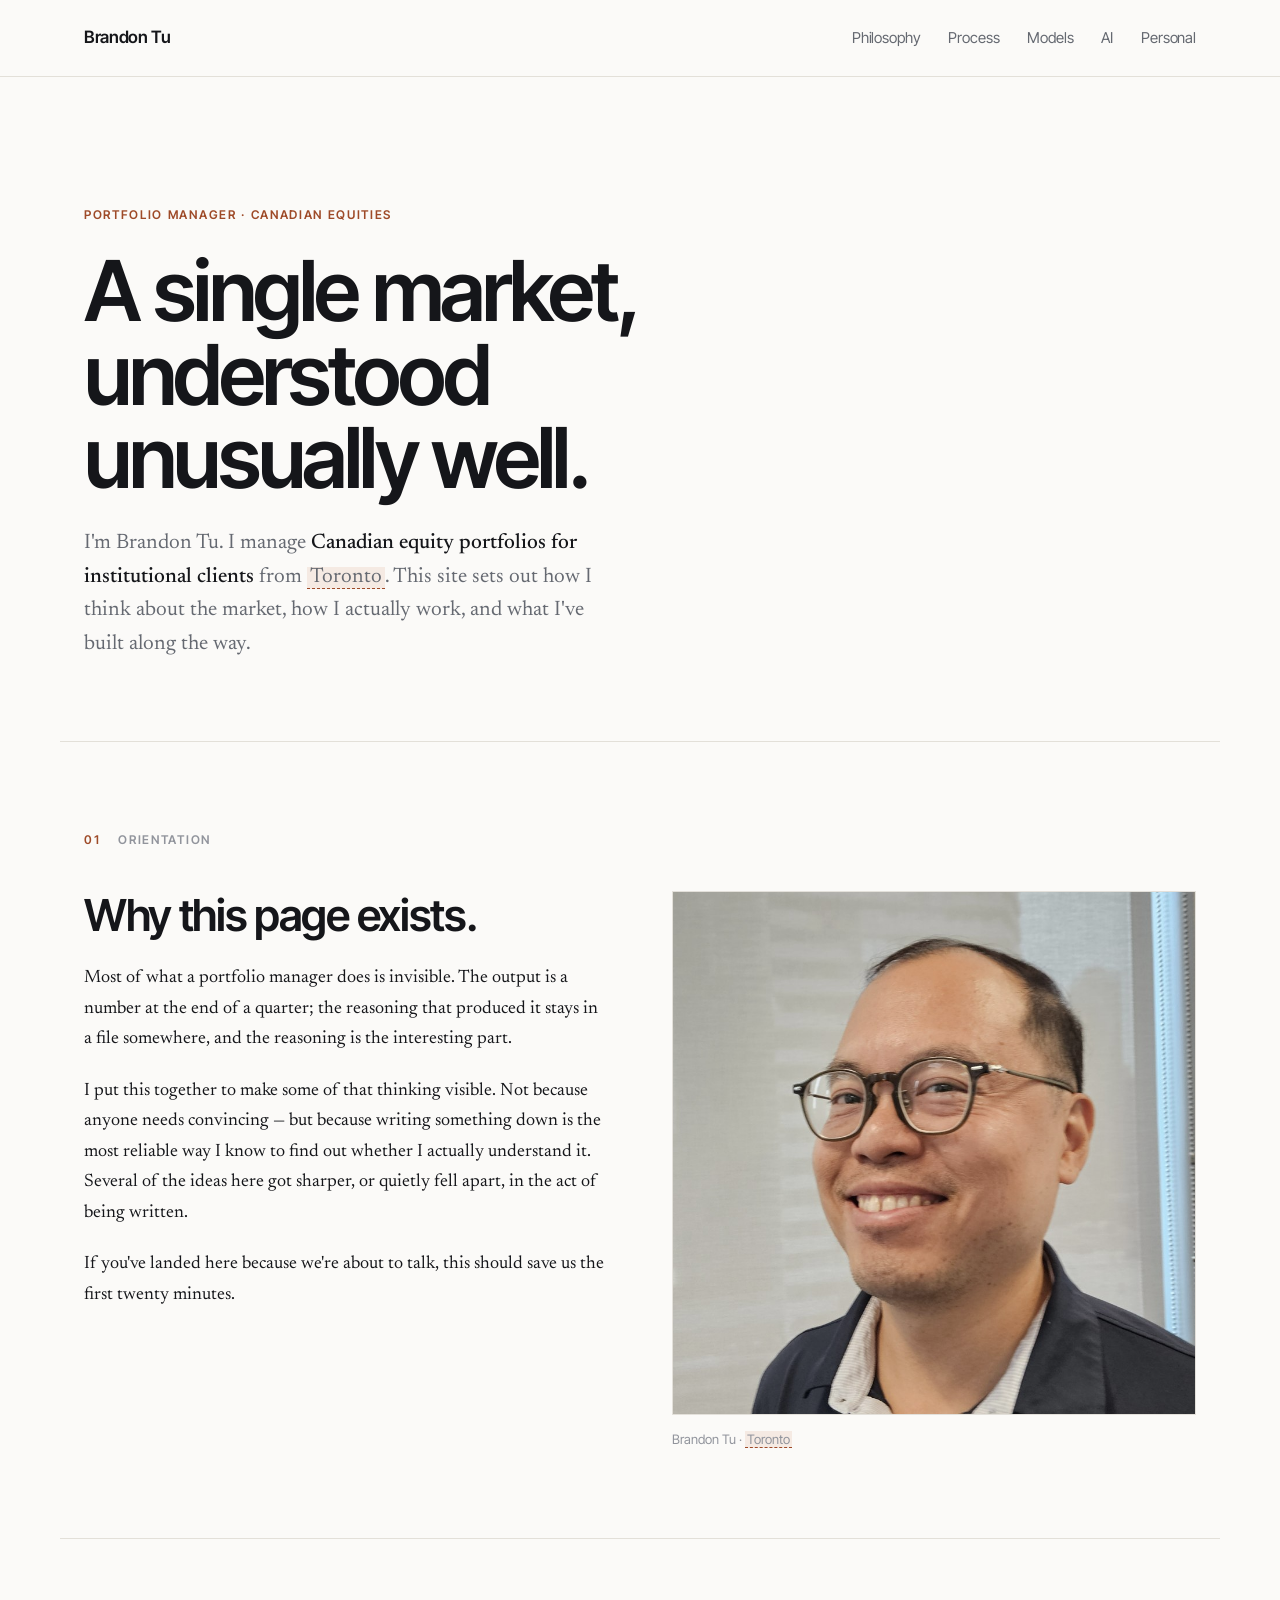
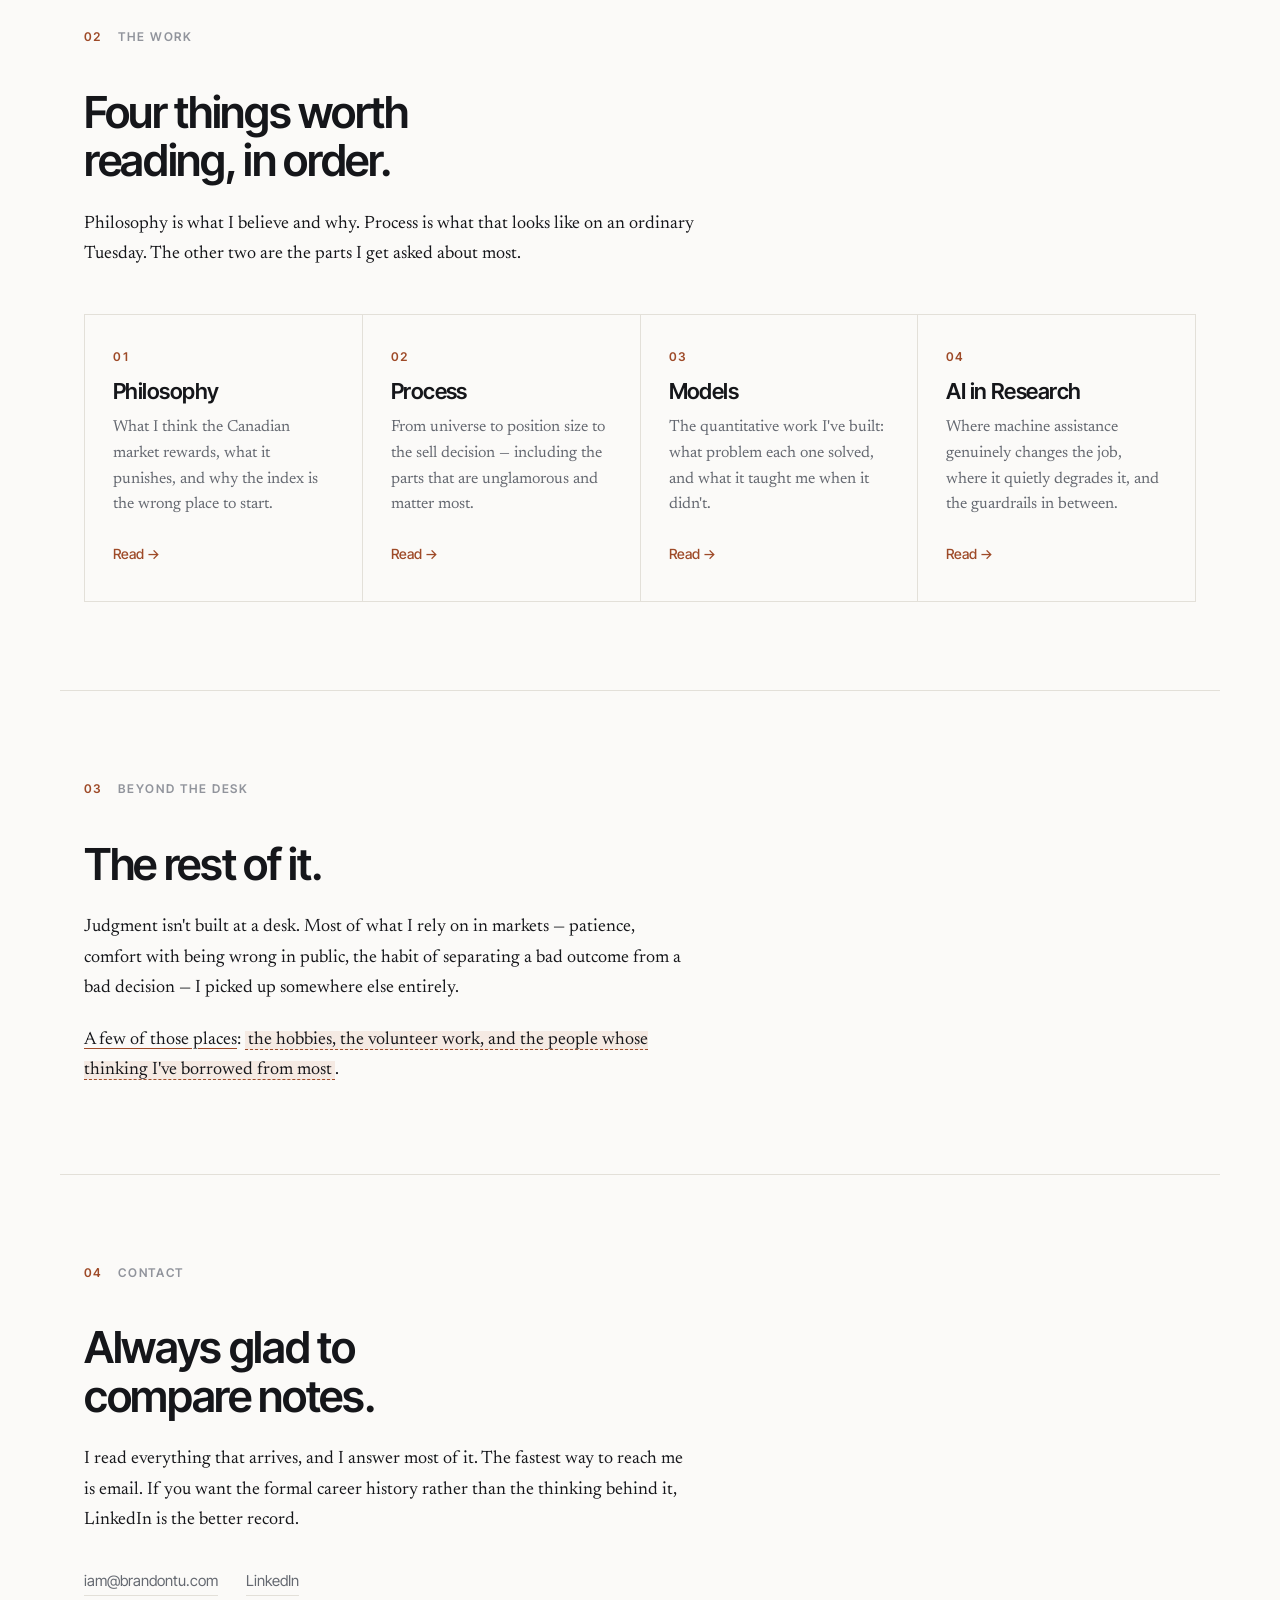
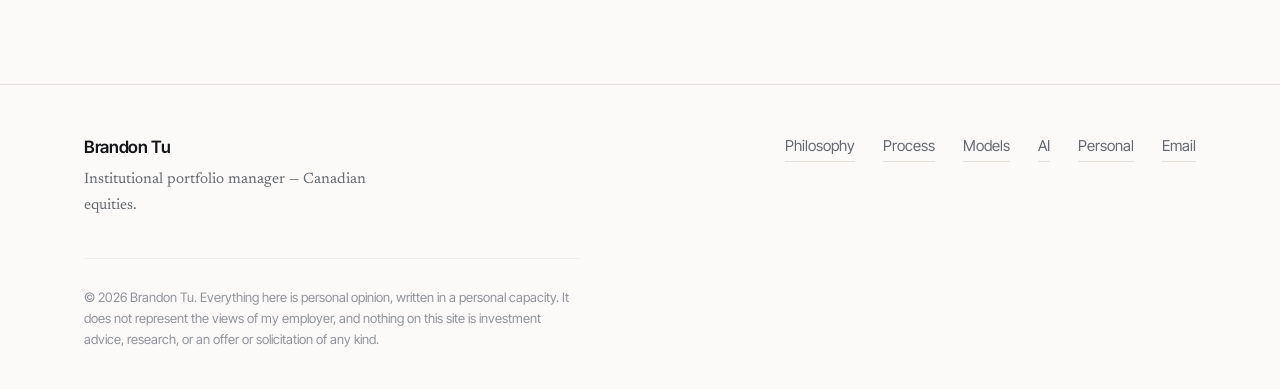
==== index.html @ 85c9e6a0 "Add personal site: philosophy, process, models and AI research pages Hand-built static HTML/CSS with" ====
<!DOCTYPE html>
<html lang="en">
<head>
<meta charset="utf-8">
<meta name="viewport" content="width=device-width, initial-scale=1">
<title>Brandon Tu — Portfolio Manager, Canadian Equities</title>
<meta name="description" content="Brandon Tu is an institutional portfolio manager specialising in Canadian equities. Notes on investment philosophy, process, models, and the use of AI in research.">
<meta property="og:title" content="Brandon Tu — Portfolio Manager, Canadian Equities">
<meta property="og:description" content="How I think about markets, how I work, and what I've built.">
<meta property="og:type" content="website">
<meta property="og:url" content="https://brandontu.com/">
<link rel="preconnect" href="https://fonts.googleapis.com">
<link rel="preconnect" href="https://fonts.gstatic.com" crossorigin>
<link href="https://fonts.googleapis.com/css2?family=Inter+Tight:wght@400;500;600&family=Newsreader:ital,opsz,wght@0,6..72,300..500;1,6..72,300..500&display=swap" rel="stylesheet">
<link rel="stylesheet" href="css/style.css">
</head>
<body>

<a class="skip-link" href="#main">Skip to content</a>

<header class="site-header">
  <div class="wrap header-inner">
    <a class="wordmark" href="index.html">Brandon&nbsp;Tu</a>
    <nav class="site-nav" aria-label="Primary">
      <a href="philosophy.html">Philosophy</a>
      <a href="process.html">Process</a>
      <a href="models.html">Models</a>
      <a href="ai.html">AI</a>
      <a href="personal.html">Personal</a>
    </nav>
  </div>
</header>

<main id="main">

  <section class="hero wrap">
    <p class="eyebrow">Portfolio Manager · Canadian Equities</p>
    <h1>A single market, understood unusually well.</h1>
    <p class="lede">I'm Brandon Tu. I manage <strong>Canadian equity portfolios for institutional clients</strong> from <span class="tk">Toronto</span>. This site sets out how I think about the market, how I actually work, and what I've built along the way.</p>
  </section>

  <section class="section wrap">
    <div class="section-head">
      <span class="section-num">01</span>
      <span class="section-label">Orientation</span>
    </div>
    <div class="split">
      <div>
        <h2>Why this page exists.</h2>
        <div class="prose">
          <p>Most of what a portfolio manager does is invisible. The output is a number at the end of a quarter; the reasoning that produced it stays in a file somewhere, and the reasoning is the interesting part.</p>
          <p>I put this together to make some of that thinking visible. Not because anyone needs convincing — but because writing something down is the most reliable way I know to find out whether I actually understand it. Several of the ideas here got sharper, or quietly fell apart, in the act of being written.</p>
          <p>If you've landed here because we're about to talk, this should save us the first twenty minutes.</p>
        </div>
      </div>
      <div>
        <img class="portrait" src="img/portrait.jpg" alt="Brandon Tu" width="900" height="900">
        <p class="portrait-caption">Brandon Tu · <span class="tk">Toronto</span></p>
      </div>
    </div>
  </section>

  <section class="section wrap">
    <div class="section-head">
      <span class="section-num">02</span>
      <span class="section-label">The Work</span>
    </div>
    <h2>Four things worth reading, in order.</h2>
    <div class="prose" style="margin-bottom:2.75rem;">
      <p>Philosophy is what I believe and why. Process is what that looks like on an ordinary Tuesday. The other two are the parts I get asked about most.</p>
    </div>

    <div class="card-grid">
      <a class="card" href="philosophy.html">
        <span class="card-num">01</span>
        <h3>Philosophy</h3>
        <p>What I think the Canadian market rewards, what it punishes, and why the index is the wrong place to start.</p>
        <span class="card-go">Read →</span>
      </a>
      <a class="card" href="process.html">
        <span class="card-num">02</span>
        <h3>Process</h3>
        <p>From universe to position size to the sell decision — including the parts that are unglamorous and matter most.</p>
        <span class="card-go">Read →</span>
      </a>
      <a class="card" href="models.html">
        <span class="card-num">03</span>
        <h3>Models</h3>
        <p>The quantitative work I've built: what problem each one solved, and what it taught me when it didn't.</p>
        <span class="card-go">Read →</span>
      </a>
      <a class="card" href="ai.html">
        <span class="card-num">04</span>
        <h3>AI in Research</h3>
        <p>Where machine assistance genuinely changes the job, where it quietly degrades it, and the guardrails in between.</p>
        <span class="card-go">Read →</span>
      </a>
    </div>
  </section>

  <section class="section wrap">
    <div class="section-head">
      <span class="section-num">03</span>
      <span class="section-label">Beyond the Desk</span>
    </div>
    <h2>The rest of it.</h2>
    <div class="prose">
      <p>Judgment isn't built at a desk. Most of what I rely on in markets — patience, comfort with being wrong in public, the habit of separating a bad outcome from a bad decision — I picked up somewhere else entirely.</p>
      <p><a href="personal.html">A few of those places</a>: <span class="tk">the hobbies, the volunteer work, and the people whose thinking I've borrowed from most</span>.</p>
    </div>
  </section>

  <section class="section wrap">
    <div class="section-head">
      <span class="section-num">04</span>
      <span class="section-label">Contact</span>
    </div>
    <h2>Always glad to compare notes.</h2>
    <div class="prose">
      <p>I read everything that arrives, and I answer most of it. The fastest way to reach me is email. If you want the formal career history rather than the thinking behind it, LinkedIn is the better record.</p>
    </div>
    <div class="footer-links" style="margin-top:2rem;">
      <a href="mailto:iam@brandontu.com">iam@brandontu.com</a>
      <a href="https://www.linkedin.com/in/TK-your-linkedin-slug" rel="me">LinkedIn</a>
    </div>
  </section>

</main>

<footer class="site-footer">
  <div class="wrap footer-inner">
    <div>
      <p class="footer-name">Brandon Tu</p>
      <p class="footer-note">Institutional portfolio manager — Canadian equities.</p>
    </div>
    <div class="footer-links">
      <a href="philosophy.html">Philosophy</a>
      <a href="process.html">Process</a>
      <a href="models.html">Models</a>
      <a href="ai.html">AI</a>
      <a href="personal.html">Personal</a>
      <a href="mailto:iam@brandontu.com">Email</a>
    </div>
  </div>
  <div class="wrap">
    <p class="colophon">© 2026 Brandon Tu. Everything here is personal opinion, written in a personal capacity. It does not represent the views of my employer, and nothing on this site is investment advice, research, or an offer or solicitation of any kind.</p>
  </div>
</footer>

</body>
</html>
---- css/style.css ----
/* ==========================================================================
   brandontu.com
   Modern editorial. Inter Tight for structure, Newsreader for reading.
   ========================================================================== */

:root {
  --bg:        #FBFAF8;
  --surface:   #FFFFFF;
  --ink:       #15161A;
  --muted:     #656971;
  --faint:     #91949C;
  --rule:      #E3E0D9;
  --rule-soft: #EFEDE8;
  --accent:    #9E4A28;
  --accent-bg: #F5EAE3;

  --sans:  "Inter Tight", ui-sans-serif, system-ui, -apple-system, "Segoe UI", sans-serif;
  --serif: "Newsreader", ui-serif, Georgia, "Times New Roman", serif;

  --wrap: 1160px;
  --measure: 34em;
  --gutter: 1.5rem;
}

@media (prefers-color-scheme: dark) {
  :root:not([data-theme="light"]) {
    --bg:        #111113;
    --surface:   #17181B;
    --ink:       #ECEBE7;
    --muted:     #9B9EA6;
    --faint:     #7A7D85;
    --rule:      #2A2B30;
    --rule-soft: #212226;
    --accent:    #D98A62;
    --accent-bg: #2A1E18;
  }
}

:root[data-theme="dark"] {
  --bg:        #111113;
  --surface:   #17181B;
  --ink:       #ECEBE7;
  --muted:     #9B9EA6;
  --faint:     #7A7D85;
  --rule:      #2A2B30;
  --rule-soft: #212226;
  --accent:    #D98A62;
  --accent-bg: #2A1E18;
}

/* --------------------------------------------------------------- reset -- */

*, *::before, *::after { box-sizing: border-box; }

html {
  -webkit-text-size-adjust: 100%;
  scroll-behavior: smooth;
}

@media (prefers-reduced-motion: reduce) {
  html { scroll-behavior: auto; }
  *, *::before, *::after {
    animation-duration: 0.01ms !important;
    transition-duration: 0.01ms !important;
  }
}

body {
  margin: 0;
  background: var(--bg);
  color: var(--ink);
  font-family: var(--serif);
  font-size: 1.0625rem;
  line-height: 1.7;
  font-optical-sizing: auto;
  -webkit-font-smoothing: antialiased;
  text-rendering: optimizeLegibility;
  overflow-x: hidden;
}

img { max-width: 100%; height: auto; display: block; }

h1, h2, h3, h4 {
  font-family: var(--sans);
  font-weight: 600;
  letter-spacing: -0.025em;
  line-height: 1.1;
  margin: 0;
  text-wrap: balance;
}

p { margin: 0 0 1.15em; }
p:last-child { margin-bottom: 0; }

a { color: inherit; }

a:focus-visible,
button:focus-visible {
  outline: 2px solid var(--accent);
  outline-offset: 3px;
  border-radius: 2px;
}

/* ----------------------------------------------------------- structure -- */

.wrap {
  width: 100%;
  max-width: var(--wrap);
  margin-inline: auto;
  padding-inline: var(--gutter);
}

.skip-link {
  position: absolute;
  left: -9999px;
  top: 0;
  background: var(--ink);
  color: var(--bg);
  padding: 0.75rem 1.25rem;
  font-family: var(--sans);
  font-size: 0.875rem;
  z-index: 100;
}
.skip-link:focus { left: 0; }

/* -------------------------------------------------------------- header -- */

.site-header {
  border-bottom: 1px solid var(--rule);
  background: var(--bg);
}

.header-inner {
  display: flex;
  flex-wrap: wrap;
  align-items: baseline;
  justify-content: space-between;
  gap: 0.5rem 2rem;
  padding-block: 1.4rem;
}

.wordmark {
  font-family: var(--sans);
  font-weight: 600;
  font-size: 1.0625rem;
  letter-spacing: -0.02em;
  text-decoration: none;
  white-space: nowrap;
}

.site-nav {
  display: flex;
  flex-wrap: wrap;
  gap: 0.35rem 1.75rem;
  font-family: var(--sans);
  font-size: 0.9375rem;
  letter-spacing: -0.01em;
}

.site-nav a {
  color: var(--muted);
  text-decoration: none;
  padding-block: 0.15rem;
  border-bottom: 1px solid transparent;
  transition: color 0.15s ease, border-color 0.15s ease;
}

.site-nav a:hover { color: var(--ink); }

.site-nav a[aria-current="page"] {
  color: var(--ink);
  border-bottom-color: var(--accent);
}

/* ---------------------------------------------------------------- hero -- */

.hero {
  padding-block: clamp(3.5rem, 11vw, 8rem) clamp(2.5rem, 7vw, 5rem);
}

.eyebrow {
  font-family: var(--sans);
  font-size: 0.75rem;
  font-weight: 600;
  letter-spacing: 0.14em;
  text-transform: uppercase;
  color: var(--accent);
  margin: 0 0 1.5rem;
}

.hero h1 {
  font-size: clamp(2.6rem, 7.5vw, 5.25rem);
  line-height: 0.99;
  letter-spacing: -0.04em;
  max-width: 15ch;
  margin-bottom: 1.75rem;
}

.lede {
  font-size: clamp(1.1rem, 2vw, 1.3125rem);
  line-height: 1.6;
  color: var(--muted);
  max-width: 44ch;
}

.lede strong { color: var(--ink); font-weight: 500; }

/* ------------------------------------------------------------- section -- */

.section {
  padding-block: clamp(3rem, 7vw, 5.5rem);
  border-top: 1px solid var(--rule);
}

.section-head {
  display: flex;
  align-items: baseline;
  gap: 1rem;
  margin-bottom: 2.5rem;
}

.section-num {
  font-family: var(--sans);
  font-size: 0.75rem;
  font-weight: 600;
  letter-spacing: 0.1em;
  color: var(--accent);
  font-variant-numeric: tabular-nums;
}

.section-label {
  font-family: var(--sans);
  font-size: 0.75rem;
  font-weight: 600;
  letter-spacing: 0.14em;
  text-transform: uppercase;
  color: var(--faint);
}

.section h2 {
  font-size: clamp(1.75rem, 3.6vw, 2.75rem);
  letter-spacing: -0.03em;
  max-width: 20ch;
  margin-bottom: 1.5rem;
}

.prose {
  max-width: var(--measure);
  font-size: 1.125rem;
}

.prose-wide { max-width: 46em; }

.prose a {
  color: var(--ink);
  text-decoration: underline;
  text-decoration-color: var(--accent);
  text-underline-offset: 0.2em;
  text-decoration-thickness: 1px;
}
.prose a:hover { color: var(--accent); }

/* --------------------------------------------------------------- pull -- */

.pull {
  font-family: var(--sans);
  font-size: clamp(1.35rem, 2.8vw, 1.875rem);
  font-weight: 500;
  line-height: 1.28;
  letter-spacing: -0.025em;
  max-width: 24ch;
  margin-block: 2.75rem;
  padding-left: 1.5rem;
  border-left: 2px solid var(--accent);
  color: var(--ink);
}

/* -------------------------------------------------------------- tenets -- */

.tenets {
  list-style: none;
  margin: 0;
  padding: 0;
  counter-reset: tenet;
}

.tenets > li {
  counter-increment: tenet;
  padding-block: 2.25rem;
  border-top: 1px solid var(--rule-soft);
  display: grid;
  grid-template-columns: 3.5rem 1fr;
  gap: 0 1.5rem;
  align-items: start;
}

.tenets > li:first-child { border-top: none; padding-top: 0; }

.tenets > li::before {
  content: counter(tenet, decimal-leading-zero);
  font-family: var(--sans);
  font-size: 0.8125rem;
  font-weight: 600;
  letter-spacing: 0.06em;
  color: var(--accent);
  font-variant-numeric: tabular-nums;
  padding-top: 0.45rem;
}

.tenets h3 {
  font-size: 1.3125rem;
  letter-spacing: -0.02em;
  margin-bottom: 0.7rem;
  max-width: 28ch;
}

.tenets .body { max-width: var(--measure); color: var(--muted); }
.tenets .body strong { color: var(--ink); font-weight: 500; }

@media (max-width: 40em) {
  .tenets > li { grid-template-columns: 1fr; gap: 0.6rem; }
  .tenets > li::before { padding-top: 0; }
}

/* ---------------------------------------------------------------- grid -- */

.card-grid {
  display: grid;
  grid-template-columns: repeat(auto-fit, minmax(16rem, 1fr));
  gap: 1px;
  background: var(--rule);
  border: 1px solid var(--rule);
}

.card {
  background: var(--bg);
  padding: 2rem 1.75rem 2.25rem;
  text-decoration: none;
  display: flex;
  flex-direction: column;
  gap: 0.75rem;
  transition: background 0.18s ease;
}

.card:hover { background: var(--surface); }

.card .card-num {
  font-family: var(--sans);
  font-size: 0.75rem;
  font-weight: 600;
  letter-spacing: 0.1em;
  color: var(--accent);
  font-variant-numeric: tabular-nums;
}

.card h3 {
  font-size: 1.375rem;
  letter-spacing: -0.025em;
}

.card p {
  color: var(--muted);
  font-size: 1rem;
  line-height: 1.6;
  margin: 0;
}

.card .card-go {
  font-family: var(--sans);
  font-size: 0.875rem;
  font-weight: 500;
  color: var(--accent);
  margin-top: auto;
  padding-top: 0.75rem;
}

/* -------------------------------------------------------------- stages -- */

.stages {
  list-style: none;
  margin: 0;
  padding: 0;
}

.stages > li {
  display: grid;
  grid-template-columns: minmax(0, 20rem) minmax(0, 1fr);
  gap: 1rem 3rem;
  padding-block: 2.5rem;
  border-top: 1px solid var(--rule-soft);
}

.stages > li:first-child { border-top: none; padding-top: 0; }

.stage-key { position: relative; }

.stage-key .num {
  font-family: var(--sans);
  font-size: 0.75rem;
  font-weight: 600;
  letter-spacing: 0.1em;
  color: var(--accent);
  font-variant-numeric: tabular-nums;
  display: block;
  margin-bottom: 0.6rem;
}

.stage-key h3 {
  font-size: 1.5rem;
  letter-spacing: -0.03em;
  max-width: 16ch;
}

.stage-body { color: var(--muted); max-width: var(--measure); }
.stage-body strong { color: var(--ink); font-weight: 500; }

.stage-body ul {
  margin: 1em 0 0;
  padding-left: 1.1em;
}
.stage-body li { margin-bottom: 0.5em; }

@media (max-width: 52em) {
  .stages > li { grid-template-columns: 1fr; gap: 0.85rem; }
}

/* -------------------------------------------------------------- models -- */

.model {
  border: 1px solid var(--rule);
  background: var(--surface);
  padding: clamp(1.75rem, 4vw, 2.75rem);
  margin-bottom: 1.5rem;
}

.model-head {
  display: flex;
  flex-wrap: wrap;
  align-items: baseline;
  justify-content: space-between;
  gap: 0.75rem 1.5rem;
  margin-bottom: 1.5rem;
  padding-bottom: 1.25rem;
  border-bottom: 1px solid var(--rule-soft);
}

.model-head h3 {
  font-size: clamp(1.3rem, 2.5vw, 1.625rem);
  letter-spacing: -0.03em;
  max-width: 24ch;
}

.tag {
  font-family: var(--sans);
  font-size: 0.6875rem;
  font-weight: 600;
  letter-spacing: 0.1em;
  text-transform: uppercase;
  color: var(--accent);
  background: var(--accent-bg);
  padding: 0.35rem 0.6rem;
  white-space: nowrap;
}

.model-rows { display: grid; gap: 1.5rem; }

.model-row {
  display: grid;
  grid-template-columns: minmax(0, 11rem) minmax(0, 1fr);
  gap: 0.4rem 2rem;
}

.model-row dt {
  font-family: var(--sans);
  font-size: 0.75rem;
  font-weight: 600;
  letter-spacing: 0.12em;
  text-transform: uppercase;
  color: var(--faint);
  padding-top: 0.3rem;
}

.model-row dd {
  margin: 0;
  color: var(--muted);
  max-width: var(--measure);
}

.model-row dd strong { color: var(--ink); font-weight: 500; }

@media (max-width: 44em) {
  .model-row { grid-template-columns: 1fr; gap: 0.25rem; }
  .model-row dt { padding-top: 0; }
}

/* --------------------------------------------------------- two-column -- */

.split {
  display: grid;
  grid-template-columns: minmax(0, 1fr) minmax(0, 1fr);
  gap: clamp(2rem, 5vw, 4.5rem);
  align-items: start;
}

@media (max-width: 52em) {
  .split { grid-template-columns: 1fr; }
}

.portrait {
  border: 1px solid var(--rule);
  filter: grayscale(0.15);
}

.portrait-caption {
  font-family: var(--sans);
  font-size: 0.8125rem;
  color: var(--faint);
  margin-top: 0.85rem;
}

/* -------------------------------------------------------------- lists -- */

.plain-list {
  list-style: none;
  margin: 0;
  padding: 0;
}

.plain-list > li {
  padding-block: 1.25rem;
  border-top: 1px solid var(--rule-soft);
  display: grid;
  grid-template-columns: minmax(0, 14rem) minmax(0, 1fr);
  gap: 0.35rem 2.5rem;
  color: var(--muted);
}

.plain-list > li:first-child { border-top: none; }

.plain-list .term {
  font-family: var(--sans);
  font-weight: 600;
  font-size: 0.9375rem;
  letter-spacing: -0.01em;
  color: var(--ink);
}

@media (max-width: 44em) {
  .plain-list > li { grid-template-columns: 1fr; }
}

/* --------------------------------------------------------------- note -- */

.note {
  border-left: 2px solid var(--rule);
  padding: 0.25rem 0 0.25rem 1.5rem;
  color: var(--muted);
  font-size: 1rem;
  max-width: var(--measure);
  margin-block: 2rem;
}

/* ------------------------------------------------------------ next-up -- */

.next-up {
  border-top: 1px solid var(--rule);
  padding-block: clamp(2.5rem, 5vw, 4rem);
}

.next-up a {
  text-decoration: none;
  display: inline-flex;
  flex-direction: column;
  gap: 0.5rem;
}

.next-up .label {
  font-family: var(--sans);
  font-size: 0.75rem;
  font-weight: 600;
  letter-spacing: 0.14em;
  text-transform: uppercase;
  color: var(--faint);
}

.next-up .title {
  font-family: var(--sans);
  font-size: clamp(1.5rem, 3.5vw, 2.25rem);
  font-weight: 600;
  letter-spacing: -0.03em;
  transition: color 0.15s ease;
}

.next-up a:hover .title { color: var(--accent); }

/* -------------------------------------------------------------- footer -- */

.site-footer {
  border-top: 1px solid var(--rule);
  padding-block: 3rem 2.5rem;
  margin-top: auto;
}

.footer-inner {
  display: flex;
  flex-wrap: wrap;
  justify-content: space-between;
  gap: 1.75rem 2rem;
  padding-bottom: 2.5rem;
}

.footer-name {
  font-family: var(--sans);
  font-weight: 600;
  letter-spacing: -0.02em;
  margin: 0 0 0.3rem;
}

.footer-note {
  color: var(--muted);
  font-size: 0.9375rem;
  margin: 0;
  max-width: 34ch;
}

.footer-links {
  display: flex;
  flex-wrap: wrap;
  gap: 0.5rem 1.75rem;
  font-family: var(--sans);
  font-size: 0.9375rem;
  align-items: flex-start;
}

.footer-links a {
  color: var(--muted);
  text-decoration: none;
  border-bottom: 1px solid var(--rule);
  padding-bottom: 2px;
  transition: color 0.15s ease, border-color 0.15s ease;
}

.footer-links a:hover {
  color: var(--ink);
  border-bottom-color: var(--accent);
}

.colophon {
  font-family: var(--sans);
  font-size: 0.8125rem;
  line-height: 1.6;
  color: var(--faint);
  margin: 0;
  max-width: 62ch;
  padding-top: 1.75rem;
  border-top: 1px solid var(--rule-soft);
}

/* ------------------------------------------------------ TK placeholder --
   Draft-stage marker. Every .tk is copy awaiting real detail from Brandon.
   Delete this rule (and unwrap the spans) before the site goes public.
   -------------------------------------------------------------------- */

.tk {
  background: var(--accent-bg);
  border-bottom: 1px dashed var(--accent);
  padding: 0 0.15em;
}

/* --------------------------------------------------------------- misc -- */

body { display: flex; flex-direction: column; min-height: 100vh; }
main { flex: 1 0 auto; }

@media (max-width: 30em) {
  :root { --gutter: 1rem; }
}
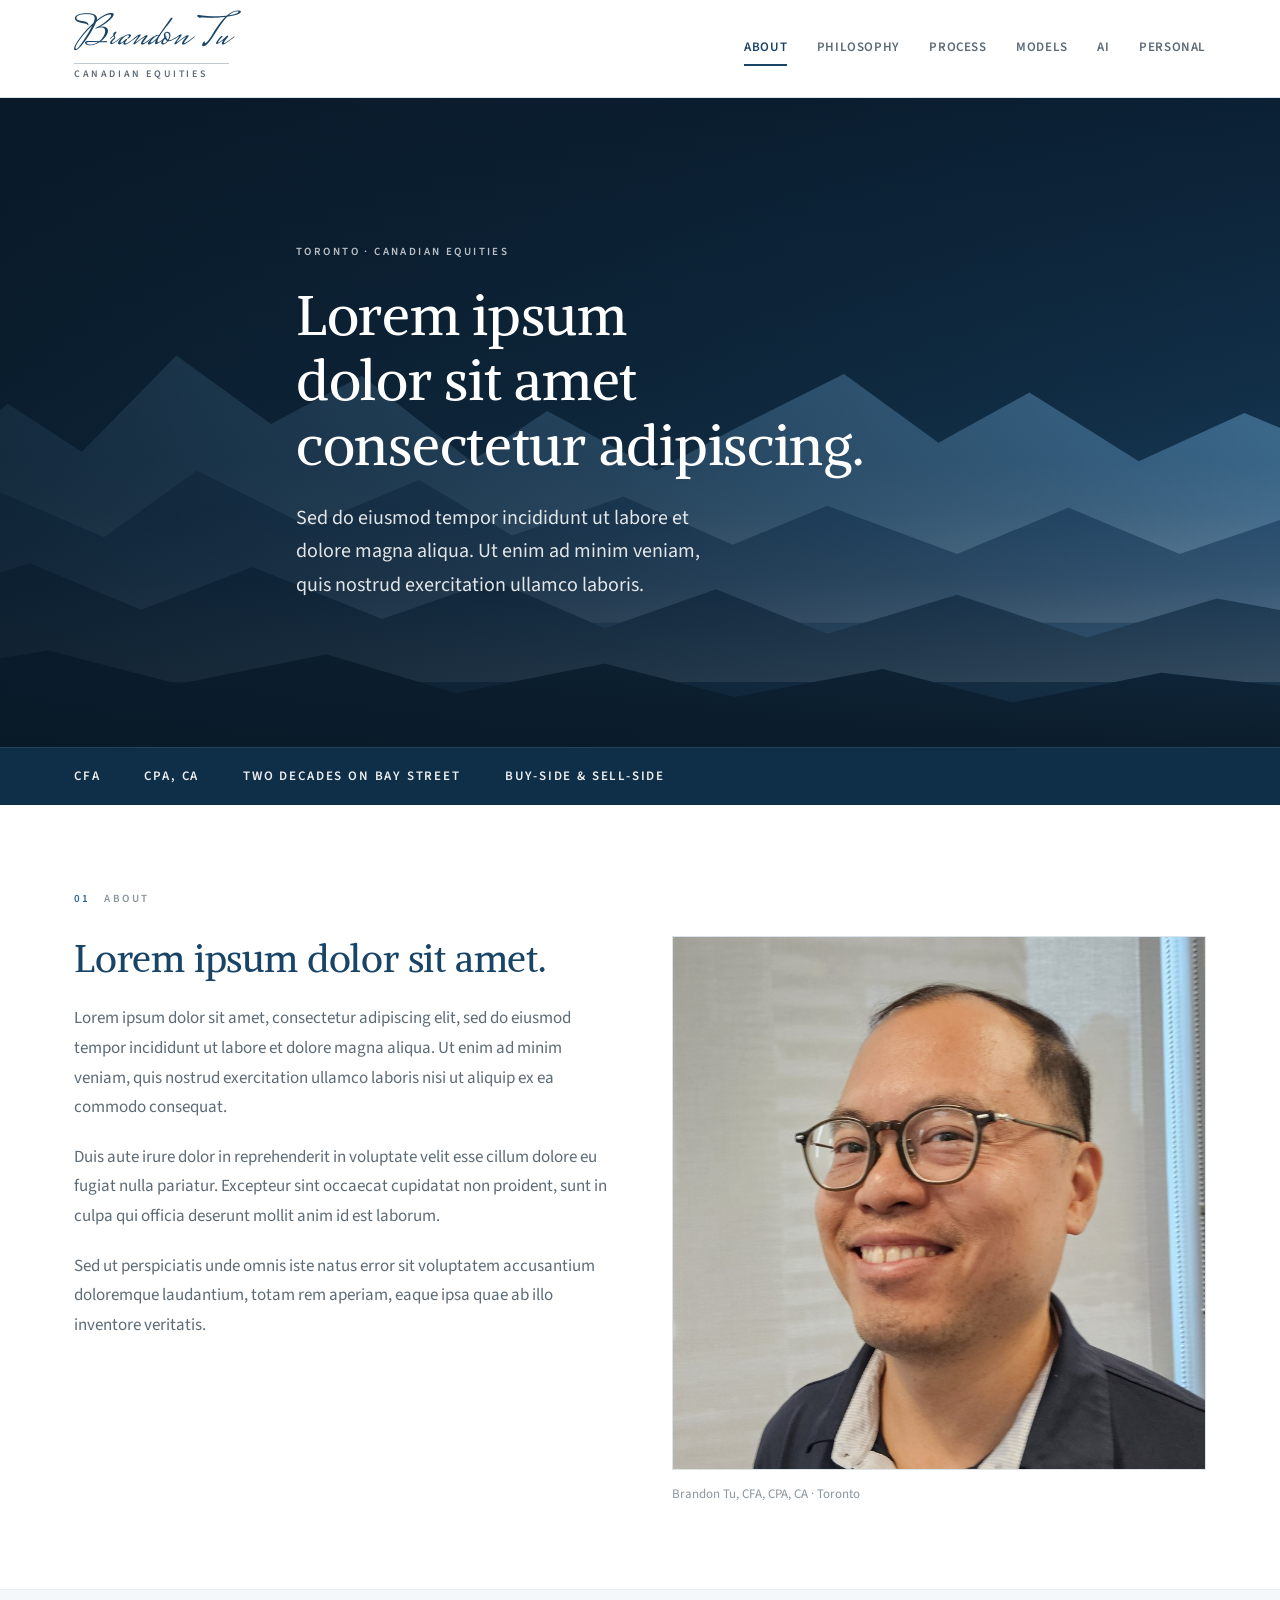
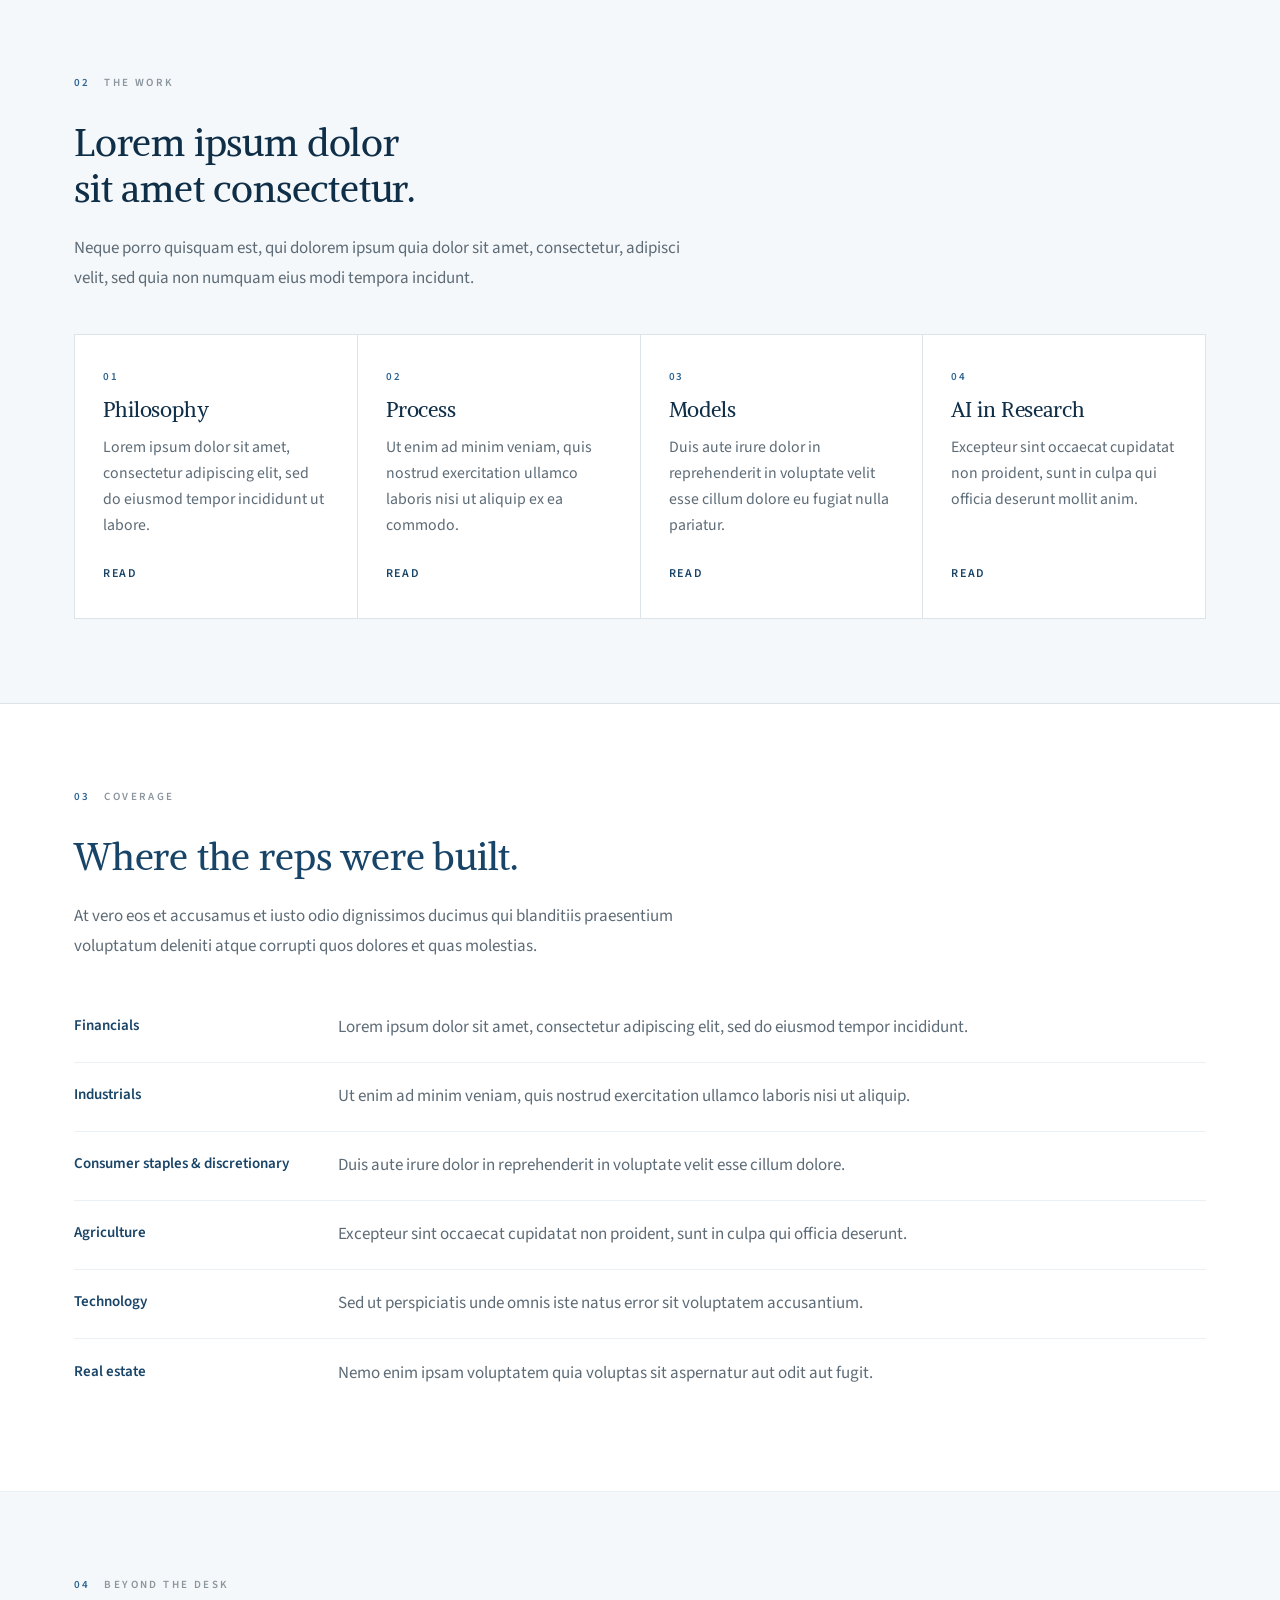
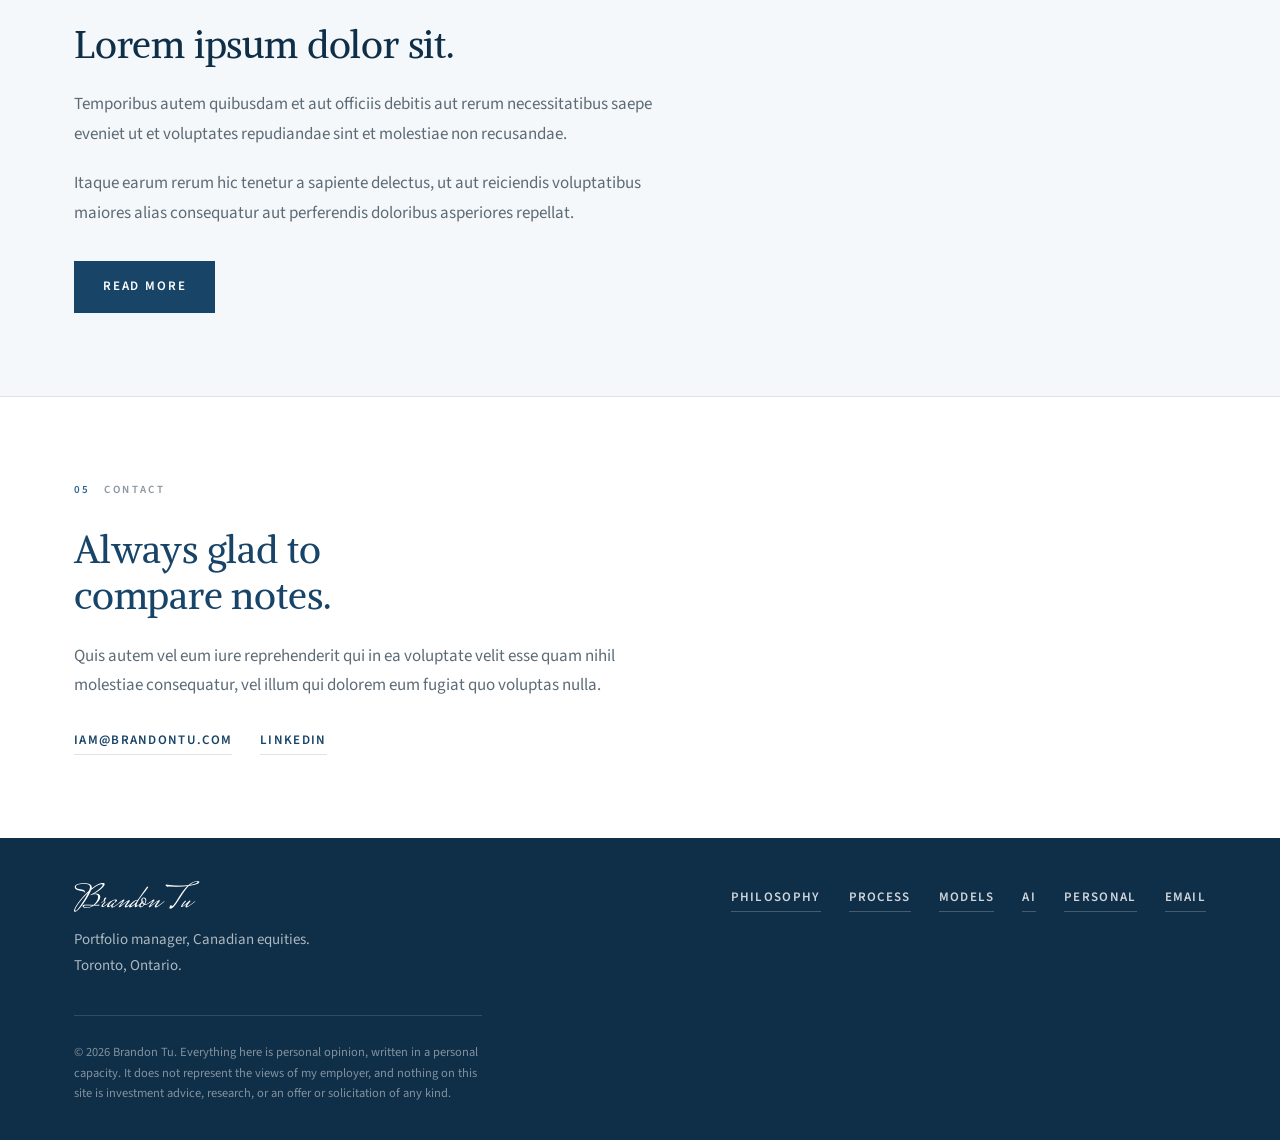
==== commit b0557c4d: "Restyle site: navy palette, Alike serif, ridgeline hero, signature wordmark Reframes the design arou" ====
--- a/index.html
+++ b/index.html
@@ -4,14 +4,14 @@
 <meta charset="utf-8">
 <meta name="viewport" content="width=device-width, initial-scale=1">
 <title>Brandon Tu — Portfolio Manager, Canadian Equities</title>
-<meta name="description" content="Brandon Tu is an institutional portfolio manager specialising in Canadian equities. Notes on investment philosophy, process, models, and the use of AI in research.">
+<meta name="description" content="Brandon Tu, CFA, CPA, CA — portfolio manager in Toronto. Notes on investment philosophy, process, models, and the use of AI in equity research.">
 <meta property="og:title" content="Brandon Tu — Portfolio Manager, Canadian Equities">
 <meta property="og:description" content="How I think about markets, how I work, and what I've built.">
 <meta property="og:type" content="website">
 <meta property="og:url" content="https://brandontu.com/">
 <link rel="preconnect" href="https://fonts.googleapis.com">
 <link rel="preconnect" href="https://fonts.gstatic.com" crossorigin>
-<link href="https://fonts.googleapis.com/css2?family=Inter+Tight:wght@400;500;600&family=Newsreader:ital,opsz,wght@0,6..72,300..500;1,6..72,300..500&display=swap" rel="stylesheet">
+<link href="https://fonts.googleapis.com/css2?family=Alike&family=Mrs+Saint+Delafield&family=Source+Sans+3:wght@300;400;600&display=swap" rel="stylesheet">
 <link rel="stylesheet" href="css/style.css">
 </head>
 <body>
@@ -20,8 +20,13 @@
 
 <header class="site-header">
   <div class="wrap header-inner">
-    <a class="wordmark" href="index.html">Brandon&nbsp;Tu</a>
+    <a class="logo" href="index.html" aria-label="Brandon Tu — home">
+      <span class="logo-sig">Brandon Tu</span>
+      <span class="logo-rule"></span>
+      <span class="logo-name">Canadian Equities</span>
+    </a>
     <nav class="site-nav" aria-label="Primary">
+      <a href="index.html" aria-current="page">About</a>
       <a href="philosophy.html">Philosophy</a>
       <a href="process.html">Process</a>
       <a href="models.html">Models</a>
@@ -33,95 +38,155 @@
 
 <main id="main">
 
-  <section class="hero wrap">
-    <p class="eyebrow">Portfolio Manager · Canadian Equities</p>
-    <h1>A single market, understood unusually well.</h1>
-    <p class="lede">I'm Brandon Tu. I manage <strong>Canadian equity portfolios for institutional clients</strong> from <span class="tk">Toronto</span>. This site sets out how I think about the market, how I actually work, and what I've built along the way.</p>
-  </section>
-
-  <section class="section wrap">
-    <div class="section-head">
-      <span class="section-num">01</span>
-      <span class="section-label">Orientation</span>
-    </div>
-    <div class="split">
-      <div>
-        <h2>Why this page exists.</h2>
-        <div class="prose">
-          <p>Most of what a portfolio manager does is invisible. The output is a number at the end of a quarter; the reasoning that produced it stays in a file somewhere, and the reasoning is the interesting part.</p>
-          <p>I put this together to make some of that thinking visible. Not because anyone needs convincing — but because writing something down is the most reliable way I know to find out whether I actually understand it. Several of the ideas here got sharper, or quietly fell apart, in the act of being written.</p>
-          <p>If you've landed here because we're about to talk, this should save us the first twenty minutes.</p>
+  <section class="hero hero--full">
+    <div class="wrap hero-inner">
+      <p class="eyebrow">Toronto · Canadian Equities</p>
+      <h1>Lorem ipsum dolor sit amet consectetur adipiscing.</h1>
+      <p class="lede">Sed do eiusmod tempor incididunt ut labore et dolore magna aliqua. Ut enim ad minim veniam, quis nostrud exercitation ullamco laboris.</p>
+    </div>
+  </section>
+
+  <div class="credentials">
+    <div class="wrap credentials-inner">
+      <span>CFA</span>
+      <span>CPA, CA</span>
+      <span>Two decades on Bay Street</span>
+      <span>Buy-side &amp; sell-side</span>
+    </div>
+  </div>
+
+  <section class="section">
+    <div class="wrap">
+      <div class="section-head">
+        <span class="section-num">01</span>
+        <span class="section-label">About</span>
+      </div>
+      <div class="split">
+        <div>
+          <h2>Lorem ipsum dolor sit amet.</h2>
+          <div class="prose lorem">
+            <p>Lorem ipsum dolor sit amet, consectetur adipiscing elit, sed do eiusmod tempor incididunt ut labore et dolore magna aliqua. Ut enim ad minim veniam, quis nostrud exercitation ullamco laboris nisi ut aliquip ex ea commodo consequat.</p>
+            <p>Duis aute irure dolor in reprehenderit in voluptate velit esse cillum dolore eu fugiat nulla pariatur. Excepteur sint occaecat cupidatat non proident, sunt in culpa qui officia deserunt mollit anim id est laborum.</p>
+            <p>Sed ut perspiciatis unde omnis iste natus error sit voluptatem accusantium doloremque laudantium, totam rem aperiam, eaque ipsa quae ab illo inventore veritatis.</p>
+          </div>
         </div>
-      </div>
-      <div>
-        <img class="portrait" src="img/portrait.jpg" alt="Brandon Tu" width="900" height="900">
-        <p class="portrait-caption">Brandon Tu · <span class="tk">Toronto</span></p>
-      </div>
-    </div>
-  </section>
-
-  <section class="section wrap">
-    <div class="section-head">
-      <span class="section-num">02</span>
-      <span class="section-label">The Work</span>
-    </div>
-    <h2>Four things worth reading, in order.</h2>
-    <div class="prose" style="margin-bottom:2.75rem;">
-      <p>Philosophy is what I believe and why. Process is what that looks like on an ordinary Tuesday. The other two are the parts I get asked about most.</p>
-    </div>
-
-    <div class="card-grid">
-      <a class="card" href="philosophy.html">
-        <span class="card-num">01</span>
-        <h3>Philosophy</h3>
-        <p>What I think the Canadian market rewards, what it punishes, and why the index is the wrong place to start.</p>
-        <span class="card-go">Read →</span>
-      </a>
-      <a class="card" href="process.html">
-        <span class="card-num">02</span>
-        <h3>Process</h3>
-        <p>From universe to position size to the sell decision — including the parts that are unglamorous and matter most.</p>
-        <span class="card-go">Read →</span>
-      </a>
-      <a class="card" href="models.html">
-        <span class="card-num">03</span>
-        <h3>Models</h3>
-        <p>The quantitative work I've built: what problem each one solved, and what it taught me when it didn't.</p>
-        <span class="card-go">Read →</span>
-      </a>
-      <a class="card" href="ai.html">
-        <span class="card-num">04</span>
-        <h3>AI in Research</h3>
-        <p>Where machine assistance genuinely changes the job, where it quietly degrades it, and the guardrails in between.</p>
-        <span class="card-go">Read →</span>
-      </a>
-    </div>
-  </section>
-
-  <section class="section wrap">
-    <div class="section-head">
-      <span class="section-num">03</span>
-      <span class="section-label">Beyond the Desk</span>
-    </div>
-    <h2>The rest of it.</h2>
-    <div class="prose">
-      <p>Judgment isn't built at a desk. Most of what I rely on in markets — patience, comfort with being wrong in public, the habit of separating a bad outcome from a bad decision — I picked up somewhere else entirely.</p>
-      <p><a href="personal.html">A few of those places</a>: <span class="tk">the hobbies, the volunteer work, and the people whose thinking I've borrowed from most</span>.</p>
-    </div>
-  </section>
-
-  <section class="section wrap">
-    <div class="section-head">
-      <span class="section-num">04</span>
-      <span class="section-label">Contact</span>
-    </div>
-    <h2>Always glad to compare notes.</h2>
-    <div class="prose">
-      <p>I read everything that arrives, and I answer most of it. The fastest way to reach me is email. If you want the formal career history rather than the thinking behind it, LinkedIn is the better record.</p>
-    </div>
-    <div class="footer-links" style="margin-top:2rem;">
-      <a href="mailto:iam@brandontu.com">iam@brandontu.com</a>
-      <a href="https://www.linkedin.com/in/TK-your-linkedin-slug" rel="me">LinkedIn</a>
+        <div>
+          <img class="portrait" src="img/portrait.jpg" alt="Brandon Tu" width="900" height="900">
+          <p class="portrait-caption">Brandon Tu, CFA, CPA, CA · Toronto</p>
+        </div>
+      </div>
+    </div>
+  </section>
+
+  <section class="section section--alt">
+    <div class="wrap">
+      <div class="section-head">
+        <span class="section-num">02</span>
+        <span class="section-label">The Work</span>
+      </div>
+      <h2>Lorem ipsum dolor sit amet consectetur.</h2>
+      <div class="prose lorem" style="margin-bottom:2.5rem;">
+        <p>Neque porro quisquam est, qui dolorem ipsum quia dolor sit amet, consectetur, adipisci velit, sed quia non numquam eius modi tempora incidunt.</p>
+      </div>
+
+      <div class="card-grid">
+        <a class="card" href="philosophy.html">
+          <span class="card-num">01</span>
+          <h3>Philosophy</h3>
+          <p>Lorem ipsum dolor sit amet, consectetur adipiscing elit, sed do eiusmod tempor incididunt ut labore.</p>
+          <span class="card-go">Read</span>
+        </a>
+        <a class="card" href="process.html">
+          <span class="card-num">02</span>
+          <h3>Process</h3>
+          <p>Ut enim ad minim veniam, quis nostrud exercitation ullamco laboris nisi ut aliquip ex ea commodo.</p>
+          <span class="card-go">Read</span>
+        </a>
+        <a class="card" href="models.html">
+          <span class="card-num">03</span>
+          <h3>Models</h3>
+          <p>Duis aute irure dolor in reprehenderit in voluptate velit esse cillum dolore eu fugiat nulla pariatur.</p>
+          <span class="card-go">Read</span>
+        </a>
+        <a class="card" href="ai.html">
+          <span class="card-num">04</span>
+          <h3>AI in Research</h3>
+          <p>Excepteur sint occaecat cupidatat non proident, sunt in culpa qui officia deserunt mollit anim.</p>
+          <span class="card-go">Read</span>
+        </a>
+      </div>
+    </div>
+  </section>
+
+  <section class="section">
+    <div class="wrap">
+      <div class="section-head">
+        <span class="section-num">03</span>
+        <span class="section-label">Coverage</span>
+      </div>
+      <h2>Where the reps were built.</h2>
+      <div class="prose lorem">
+        <p>At vero eos et accusamus et iusto odio dignissimos ducimus qui blanditiis praesentium voluptatum deleniti atque corrupti quos dolores et quas molestias.</p>
+      </div>
+
+      <ul class="plain-list" style="margin-top:2rem;">
+        <li>
+          <span class="term">Financials</span>
+          <span class="lorem">Lorem ipsum dolor sit amet, consectetur adipiscing elit, sed do eiusmod tempor incididunt.</span>
+        </li>
+        <li>
+          <span class="term">Industrials</span>
+          <span class="lorem">Ut enim ad minim veniam, quis nostrud exercitation ullamco laboris nisi ut aliquip.</span>
+        </li>
+        <li>
+          <span class="term">Consumer staples &amp; discretionary</span>
+          <span class="lorem">Duis aute irure dolor in reprehenderit in voluptate velit esse cillum dolore.</span>
+        </li>
+        <li>
+          <span class="term">Agriculture</span>
+          <span class="lorem">Excepteur sint occaecat cupidatat non proident, sunt in culpa qui officia deserunt.</span>
+        </li>
+        <li>
+          <span class="term">Technology</span>
+          <span class="lorem">Sed ut perspiciatis unde omnis iste natus error sit voluptatem accusantium.</span>
+        </li>
+        <li>
+          <span class="term">Real estate</span>
+          <span class="lorem">Nemo enim ipsam voluptatem quia voluptas sit aspernatur aut odit aut fugit.</span>
+        </li>
+      </ul>
+    </div>
+  </section>
+
+  <section class="section section--alt">
+    <div class="wrap">
+      <div class="section-head">
+        <span class="section-num">04</span>
+        <span class="section-label">Beyond the Desk</span>
+      </div>
+      <h2>Lorem ipsum dolor sit.</h2>
+      <div class="prose lorem">
+        <p>Temporibus autem quibusdam et aut officiis debitis aut rerum necessitatibus saepe eveniet ut et voluptates repudiandae sint et molestiae non recusandae.</p>
+        <p>Itaque earum rerum hic tenetur a sapiente delectus, ut aut reiciendis voluptatibus maiores alias consequatur aut perferendis doloribus asperiores repellat.</p>
+      </div>
+      <p style="margin-top:2rem;"><a class="btn" href="personal.html">Read more</a></p>
+    </div>
+  </section>
+
+  <section class="section">
+    <div class="wrap">
+      <div class="section-head">
+        <span class="section-num">05</span>
+        <span class="section-label">Contact</span>
+      </div>
+      <h2>Always glad to compare notes.</h2>
+      <div class="prose lorem">
+        <p>Quis autem vel eum iure reprehenderit qui in ea voluptate velit esse quam nihil molestiae consequatur, vel illum qui dolorem eum fugiat quo voluptas nulla.</p>
+      </div>
+      <div class="footer-links" style="margin-top:1.75rem;">
+        <a href="mailto:iam@brandontu.com" style="color:var(--navy);border-bottom-color:var(--rule);">iam@brandontu.com</a>
+        <a href="https://www.linkedin.com/in/TK-your-linkedin-slug" rel="me" style="color:var(--navy);border-bottom-color:var(--rule);">LinkedIn</a>
+      </div>
     </div>
   </section>
 
@@ -131,7 +196,7 @@
   <div class="wrap footer-inner">
     <div>
       <p class="footer-name">Brandon Tu</p>
-      <p class="footer-note">Institutional portfolio manager — Canadian equities.</p>
+      <p class="footer-note">Portfolio manager, Canadian equities. Toronto, Ontario.</p>
     </div>
     <div class="footer-links">
       <a href="philosophy.html">Philosophy</a>
--- a/css/style.css
+++ b/css/style.css
@@ -1,61 +1,37 @@
 /* ==========================================================================
    brandontu.com
-   Modern editorial. Inter Tight for structure, Newsreader for reading.
+   Navy / Alike serif / layered ridgeline hero.
+   Class names are held stable across pages so every page inherits the theme.
    ========================================================================== */
 
 :root {
-  --bg:        #FBFAF8;
-  --surface:   #FFFFFF;
-  --ink:       #15161A;
-  --muted:     #656971;
-  --faint:     #91949C;
-  --rule:      #E3E0D9;
-  --rule-soft: #EFEDE8;
-  --accent:    #9E4A28;
-  --accent-bg: #F5EAE3;
-
-  --sans:  "Inter Tight", ui-sans-serif, system-ui, -apple-system, "Segoe UI", sans-serif;
-  --serif: "Newsreader", ui-serif, Georgia, "Times New Roman", serif;
-
-  --wrap: 1160px;
-  --measure: 34em;
+  --navy:       #184468;
+  --navy-deep:  #0F2E47;
+  --navy-mid:   #2C6494;
+  --navy-tint:  #E9EFF4;
+  --navy-wash:  #F5F8FA;
+
+  --ink:        #2B3238;
+  --muted:      #5D6B76;
+  --faint:      #8A959E;
+  --rule:       #DCE3E9;
+  --rule-soft:  #EBF0F4;
+  --bg:         #FFFFFF;
+
+  --serif:  "Alike", Georgia, "Times New Roman", serif;
+  --sans:   "Source Sans 3", ui-sans-serif, system-ui, -apple-system, "Segoe UI", sans-serif;
+  --script: "Mrs Saint Delafield", "Brush Script MT", cursive;
+
+  --wrap: 1180px;
+  --measure: 36em;
   --gutter: 1.5rem;
 }
 
-@media (prefers-color-scheme: dark) {
-  :root:not([data-theme="light"]) {
-    --bg:        #111113;
-    --surface:   #17181B;
-    --ink:       #ECEBE7;
-    --muted:     #9B9EA6;
-    --faint:     #7A7D85;
-    --rule:      #2A2B30;
-    --rule-soft: #212226;
-    --accent:    #D98A62;
-    --accent-bg: #2A1E18;
-  }
-}
-
-:root[data-theme="dark"] {
-  --bg:        #111113;
-  --surface:   #17181B;
-  --ink:       #ECEBE7;
-  --muted:     #9B9EA6;
-  --faint:     #7A7D85;
-  --rule:      #2A2B30;
-  --rule-soft: #212226;
-  --accent:    #D98A62;
-  --accent-bg: #2A1E18;
-}
-
 /* --------------------------------------------------------------- reset -- */
 
 *, *::before, *::after { box-sizing: border-box; }
 
-html {
-  -webkit-text-size-adjust: 100%;
-  scroll-behavior: smooth;
-}
+html { -webkit-text-size-adjust: 100%; scroll-behavior: smooth; }
 
 @media (prefers-reduced-motion: reduce) {
   html { scroll-behavior: auto; }
@@ -69,22 +45,27 @@
   margin: 0;
   background: var(--bg);
   color: var(--ink);
+  font-family: var(--sans);
+  font-size: 1.0625rem;
+  line-height: 1.75;
+  font-weight: 400;
+  -webkit-font-smoothing: antialiased;
+  overflow-x: hidden;
+  display: flex;
+  flex-direction: column;
+  min-height: 100vh;
+}
+
+main { flex: 1 0 auto; }
+
+img { max-width: 100%; height: auto; display: block; }
+
+h1, h2, h3, h4 {
   font-family: var(--serif);
-  font-size: 1.0625rem;
-  line-height: 1.7;
-  font-optical-sizing: auto;
-  -webkit-font-smoothing: antialiased;
-  text-rendering: optimizeLegibility;
-  overflow-x: hidden;
-}
-
-img { max-width: 100%; height: auto; display: block; }
-
-h1, h2, h3, h4 {
-  font-family: var(--sans);
-  font-weight: 600;
-  letter-spacing: -0.025em;
-  line-height: 1.1;
+  font-weight: 400;
+  line-height: 1.22;
+  letter-spacing: -0.005em;
+  color: var(--navy);
   margin: 0;
   text-wrap: balance;
 }
@@ -92,13 +73,11 @@
 p { margin: 0 0 1.15em; }
 p:last-child { margin-bottom: 0; }
 
-a { color: inherit; }
-
-a:focus-visible,
-button:focus-visible {
-  outline: 2px solid var(--accent);
+a { color: var(--navy); }
+
+a:focus-visible, button:focus-visible {
+  outline: 2px solid var(--navy-mid);
   outline-offset: 3px;
-  border-radius: 2px;
 }
 
 /* ----------------------------------------------------------- structure -- */
@@ -113,187 +92,305 @@
 .skip-link {
   position: absolute;
   left: -9999px;
-  top: 0;
-  background: var(--ink);
-  color: var(--bg);
+  background: var(--navy);
+  color: #fff;
   padding: 0.75rem 1.25rem;
   font-family: var(--sans);
   font-size: 0.875rem;
   z-index: 100;
 }
-.skip-link:focus { left: 0; }
+.skip-link:focus { left: 0; top: 0; }
 
 /* -------------------------------------------------------------- header -- */
 
 .site-header {
+  background: #fff;
   border-bottom: 1px solid var(--rule);
-  background: var(--bg);
+  position: relative;
+  z-index: 10;
 }
 
 .header-inner {
   display: flex;
+  align-items: center;
+  justify-content: space-between;
+  gap: 1rem 2rem;
+  padding-block: 1.1rem;
   flex-wrap: wrap;
-  align-items: baseline;
-  justify-content: space-between;
-  gap: 0.5rem 2rem;
-  padding-block: 1.4rem;
-}
-
-.wordmark {
-  font-family: var(--sans);
-  font-weight: 600;
-  font-size: 1.0625rem;
-  letter-spacing: -0.02em;
+}
+
+/* --- logo lockup: signature wordmark, left --- */
+
+.logo {
   text-decoration: none;
-  white-space: nowrap;
-}
+  display: block;
+  line-height: 1;
+  flex: 0 0 auto;
+}
+
+.logo-sig {
+  display: block;
+  font-family: var(--script);
+  font-size: 2.75rem;
+  line-height: 0.92;
+  color: var(--navy);
+  letter-spacing: 0.01em;
+}
+
+.logo-rule {
+  display: block;
+  width: 100%;
+  height: 1px;
+  background: var(--navy);
+  opacity: 0.28;
+  margin: 0.3rem 0 0.35rem;
+}
+
+.logo-name {
+  display: block;
+  font-family: var(--sans);
+  font-size: 0.625rem;
+  font-weight: 600;
+  letter-spacing: 0.26em;
+  text-transform: uppercase;
+  color: var(--muted);
+}
+
+/* --- nav, right --- */
 
 .site-nav {
   display: flex;
   flex-wrap: wrap;
-  gap: 0.35rem 1.75rem;
+  gap: 0.35rem 1.85rem;
   font-family: var(--sans);
   font-size: 0.9375rem;
-  letter-spacing: -0.01em;
+  font-weight: 600;
+  letter-spacing: 0.04em;
+  text-transform: uppercase;
 }
 
 .site-nav a {
   color: var(--muted);
   text-decoration: none;
-  padding-block: 0.15rem;
-  border-bottom: 1px solid transparent;
+  padding-block: 0.35rem;
+  border-bottom: 2px solid transparent;
   transition: color 0.15s ease, border-color 0.15s ease;
-}
-
-.site-nav a:hover { color: var(--ink); }
+  font-size: 0.8125rem;
+}
+
+.site-nav a:hover { color: var(--navy); }
 
 .site-nav a[aria-current="page"] {
-  color: var(--ink);
-  border-bottom-color: var(--accent);
+  color: var(--navy);
+  border-bottom-color: var(--navy);
+}
+
+@media (max-width: 46em) {
+  .header-inner { justify-content: center; text-align: center; }
+  .site-nav { justify-content: center; gap: 0.25rem 1.25rem; }
 }
 
 /* ---------------------------------------------------------------- hero -- */
 
 .hero {
-  padding-block: clamp(3.5rem, 11vw, 8rem) clamp(2.5rem, 7vw, 5rem);
+  position: relative;
+  background: linear-gradient(180deg, #0C2237 0%, #13344F 45%, #27587D 100%);
+  color: #fff;
+  overflow: hidden;
+  isolation: isolate;
+}
+
+.hero::after {
+  content: "";
+  position: absolute;
+  inset: 0;
+  background-image: url("../img/ridge.svg");
+  background-size: cover;
+  background-position: center bottom;
+  background-repeat: no-repeat;
+  z-index: -2;
+}
+
+.hero::before {
+  content: "";
+  position: absolute;
+  inset: 0;
+  background: linear-gradient(90deg, rgba(8,24,38,0.80) 0%, rgba(8,24,38,0.55) 48%, rgba(8,24,38,0.18) 100%);
+  z-index: -1;
+}
+
+.hero-inner {
+  position: relative;
+  padding-block: clamp(3.5rem, 9vw, 6.5rem);
+  max-width: 46rem;
+}
+
+.hero--full .hero-inner {
+  min-height: min(68vh, 34rem);
+  display: flex;
+  flex-direction: column;
+  justify-content: center;
+  padding-block: clamp(4.5rem, 12vw, 9rem);
+}
+
+.hero h1 {
+  color: #fff;
+  font-size: clamp(2.1rem, 4.6vw, 3.5rem);
+  line-height: 1.16;
+  margin-bottom: 1.5rem;
+  max-width: 19ch;
+}
+
+.hero .lede {
+  font-size: clamp(1.0625rem, 1.7vw, 1.25rem);
+  line-height: 1.68;
+  color: rgba(255,255,255,0.88);
+  max-width: 44ch;
+  margin: 0;
 }
 
 .eyebrow {
   font-family: var(--sans);
-  font-size: 0.75rem;
+  font-size: 0.6875rem;
+  font-weight: 600;
+  letter-spacing: 0.22em;
+  text-transform: uppercase;
+  color: rgba(255,255,255,0.72);
+  margin: 0 0 1.35rem;
+}
+
+.section .eyebrow { color: var(--navy-mid); }
+
+/* --- credentials strip under the hero --- */
+
+.credentials {
+  background: var(--navy-deep);
+  color: rgba(255,255,255,0.92);
+  border-top: 1px solid rgba(255,255,255,0.10);
+}
+
+.credentials-inner {
+  display: flex;
+  flex-wrap: wrap;
+  gap: 0.5rem 2.75rem;
+  padding-block: 1.1rem;
+  font-family: var(--sans);
+  font-size: 0.8125rem;
   font-weight: 600;
   letter-spacing: 0.14em;
   text-transform: uppercase;
-  color: var(--accent);
-  margin: 0 0 1.5rem;
-}
-
-.hero h1 {
-  font-size: clamp(2.6rem, 7.5vw, 5.25rem);
-  line-height: 0.99;
-  letter-spacing: -0.04em;
-  max-width: 15ch;
+}
+
+.credentials-inner span { white-space: nowrap; }
+.credentials-inner span + span { position: relative; }
+
+/* ------------------------------------------------------------- section -- */
+
+.section {
+  padding-block: clamp(3rem, 6.5vw, 5.25rem);
+}
+
+.section + .section { border-top: 1px solid var(--rule-soft); }
+
+.section--alt {
+  background: var(--navy-wash);
+  border-top: 1px solid var(--rule);
+  border-bottom: 1px solid var(--rule);
+}
+
+.section--alt + .section { border-top: none; }
+
+.section-head {
+  display: flex;
+  align-items: baseline;
+  gap: 0.9rem;
   margin-bottom: 1.75rem;
 }
 
-.lede {
-  font-size: clamp(1.1rem, 2vw, 1.3125rem);
-  line-height: 1.6;
-  color: var(--muted);
-  max-width: 44ch;
-}
-
-.lede strong { color: var(--ink); font-weight: 500; }
-
-/* ------------------------------------------------------------- section -- */
-
-.section {
-  padding-block: clamp(3rem, 7vw, 5.5rem);
-  border-top: 1px solid var(--rule);
-}
-
-.section-head {
-  display: flex;
-  align-items: baseline;
-  gap: 1rem;
-  margin-bottom: 2.5rem;
-}
-
 .section-num {
   font-family: var(--sans);
-  font-size: 0.75rem;
-  font-weight: 600;
-  letter-spacing: 0.1em;
-  color: var(--accent);
+  font-size: 0.6875rem;
+  font-weight: 600;
+  letter-spacing: 0.18em;
+  color: var(--navy-mid);
   font-variant-numeric: tabular-nums;
 }
 
 .section-label {
   font-family: var(--sans);
-  font-size: 0.75rem;
+  font-size: 0.6875rem;
+  font-weight: 600;
+  letter-spacing: 0.22em;
+  text-transform: uppercase;
+  color: var(--faint);
+}
+
+.section h2 {
+  font-size: clamp(1.6rem, 3.1vw, 2.35rem);
+  max-width: 22ch;
+  margin-bottom: 1.4rem;
+}
+
+.section--alt h2, .section--alt h3 { color: var(--navy-deep); }
+
+.prose { max-width: var(--measure); font-size: 1.0625rem; color: var(--ink); }
+.prose-wide { max-width: 48em; }
+
+.prose a {
+  color: var(--navy);
+  text-decoration: underline;
+  text-underline-offset: 0.18em;
+  text-decoration-thickness: 1px;
+}
+.prose a:hover { color: var(--navy-mid); }
+
+/* --------------------------------------------------------------- pull -- */
+
+.pull {
+  font-family: var(--serif);
+  font-size: clamp(1.25rem, 2.4vw, 1.75rem);
+  line-height: 1.42;
+  color: var(--navy);
+  max-width: 28ch;
+  margin-block: 2.5rem;
+  padding-left: 1.5rem;
+  border-left: 3px solid var(--navy);
+}
+
+/* --------------------------------------------------------------- misc -- */
+
+.btn {
+  display: inline-block;
+  font-family: var(--sans);
+  font-size: 0.8125rem;
   font-weight: 600;
   letter-spacing: 0.14em;
   text-transform: uppercase;
-  color: var(--faint);
-}
-
-.section h2 {
-  font-size: clamp(1.75rem, 3.6vw, 2.75rem);
-  letter-spacing: -0.03em;
-  max-width: 20ch;
-  margin-bottom: 1.5rem;
-}
-
-.prose {
-  max-width: var(--measure);
-  font-size: 1.125rem;
-}
-
-.prose-wide { max-width: 46em; }
-
-.prose a {
-  color: var(--ink);
-  text-decoration: underline;
-  text-decoration-color: var(--accent);
-  text-underline-offset: 0.2em;
-  text-decoration-thickness: 1px;
-}
-.prose a:hover { color: var(--accent); }
-
-/* --------------------------------------------------------------- pull -- */
-
-.pull {
-  font-family: var(--sans);
-  font-size: clamp(1.35rem, 2.8vw, 1.875rem);
-  font-weight: 500;
-  line-height: 1.28;
-  letter-spacing: -0.025em;
-  max-width: 24ch;
-  margin-block: 2.75rem;
-  padding-left: 1.5rem;
-  border-left: 2px solid var(--accent);
-  color: var(--ink);
-}
+  text-decoration: none;
+  color: #fff;
+  background: var(--navy);
+  padding: 0.85rem 1.75rem;
+  border: 1px solid var(--navy);
+  transition: background 0.16s ease, color 0.16s ease;
+}
+.btn:hover { background: var(--navy-mid); border-color: var(--navy-mid); }
+
+.btn--ghost { background: transparent; color: #fff; border-color: rgba(255,255,255,0.55); }
+.btn--ghost:hover { background: rgba(255,255,255,0.12); border-color: #fff; }
 
 /* -------------------------------------------------------------- tenets -- */
 
-.tenets {
-  list-style: none;
-  margin: 0;
-  padding: 0;
-  counter-reset: tenet;
-}
+.tenets { list-style: none; margin: 0; padding: 0; counter-reset: tenet; }
 
 .tenets > li {
   counter-increment: tenet;
-  padding-block: 2.25rem;
+  padding-block: 2rem;
   border-top: 1px solid var(--rule-soft);
   display: grid;
-  grid-template-columns: 3.5rem 1fr;
+  grid-template-columns: 3.25rem 1fr;
   gap: 0 1.5rem;
   align-items: start;
 }
-
 .tenets > li:first-child { border-top: none; padding-top: 0; }
 
 .tenets > li::before {
@@ -301,24 +398,18 @@
   font-family: var(--sans);
   font-size: 0.8125rem;
   font-weight: 600;
-  letter-spacing: 0.06em;
-  color: var(--accent);
+  letter-spacing: 0.08em;
+  color: var(--navy-mid);
   font-variant-numeric: tabular-nums;
-  padding-top: 0.45rem;
-}
-
-.tenets h3 {
-  font-size: 1.3125rem;
-  letter-spacing: -0.02em;
-  margin-bottom: 0.7rem;
-  max-width: 28ch;
-}
-
+  padding-top: 0.5rem;
+}
+
+.tenets h3 { font-size: 1.25rem; margin-bottom: 0.6rem; max-width: 30ch; }
 .tenets .body { max-width: var(--measure); color: var(--muted); }
-.tenets .body strong { color: var(--ink); font-weight: 500; }
+.tenets .body strong { color: var(--ink); font-weight: 600; }
 
 @media (max-width: 40em) {
-  .tenets > li { grid-template-columns: 1fr; gap: 0.6rem; }
+  .tenets > li { grid-template-columns: 1fr; gap: 0.5rem; }
   .tenets > li::before { padding-top: 0; }
 }
 
@@ -326,110 +417,86 @@
 
 .card-grid {
   display: grid;
-  grid-template-columns: repeat(auto-fit, minmax(16rem, 1fr));
+  grid-template-columns: repeat(auto-fit, minmax(15.5rem, 1fr));
   gap: 1px;
   background: var(--rule);
   border: 1px solid var(--rule);
 }
 
 .card {
-  background: var(--bg);
-  padding: 2rem 1.75rem 2.25rem;
+  background: #fff;
+  padding: 2rem 1.75rem 2.15rem;
   text-decoration: none;
   display: flex;
   flex-direction: column;
-  gap: 0.75rem;
+  gap: 0.7rem;
   transition: background 0.18s ease;
 }
-
-.card:hover { background: var(--surface); }
+.card:hover { background: var(--navy-wash); }
 
 .card .card-num {
   font-family: var(--sans);
+  font-size: 0.6875rem;
+  font-weight: 600;
+  letter-spacing: 0.18em;
+  color: var(--navy-mid);
+}
+
+.card h3 { font-size: 1.3125rem; }
+.card p { color: var(--muted); font-size: 0.9875rem; line-height: 1.65; margin: 0; }
+
+.card .card-go {
+  font-family: var(--sans);
   font-size: 0.75rem;
   font-weight: 600;
-  letter-spacing: 0.1em;
-  color: var(--accent);
-  font-variant-numeric: tabular-nums;
-}
-
-.card h3 {
-  font-size: 1.375rem;
-  letter-spacing: -0.025em;
-}
-
-.card p {
-  color: var(--muted);
-  font-size: 1rem;
-  line-height: 1.6;
-  margin: 0;
-}
-
-.card .card-go {
-  font-family: var(--sans);
-  font-size: 0.875rem;
-  font-weight: 500;
-  color: var(--accent);
+  letter-spacing: 0.14em;
+  text-transform: uppercase;
+  color: var(--navy);
   margin-top: auto;
-  padding-top: 0.75rem;
+  padding-top: 0.85rem;
 }
 
 /* -------------------------------------------------------------- stages -- */
 
-.stages {
-  list-style: none;
-  margin: 0;
-  padding: 0;
-}
+.stages { list-style: none; margin: 0; padding: 0; }
 
 .stages > li {
   display: grid;
-  grid-template-columns: minmax(0, 20rem) minmax(0, 1fr);
+  grid-template-columns: minmax(0, 19rem) minmax(0, 1fr);
   gap: 1rem 3rem;
-  padding-block: 2.5rem;
+  padding-block: 2.25rem;
   border-top: 1px solid var(--rule-soft);
 }
-
 .stages > li:first-child { border-top: none; padding-top: 0; }
 
-.stage-key { position: relative; }
-
 .stage-key .num {
   font-family: var(--sans);
-  font-size: 0.75rem;
-  font-weight: 600;
-  letter-spacing: 0.1em;
-  color: var(--accent);
-  font-variant-numeric: tabular-nums;
+  font-size: 0.6875rem;
+  font-weight: 600;
+  letter-spacing: 0.18em;
+  color: var(--navy-mid);
   display: block;
-  margin-bottom: 0.6rem;
-}
-
-.stage-key h3 {
-  font-size: 1.5rem;
-  letter-spacing: -0.03em;
-  max-width: 16ch;
-}
+  margin-bottom: 0.55rem;
+}
+
+.stage-key h3 { font-size: 1.375rem; max-width: 17ch; }
 
 .stage-body { color: var(--muted); max-width: var(--measure); }
-.stage-body strong { color: var(--ink); font-weight: 500; }
-
-.stage-body ul {
-  margin: 1em 0 0;
-  padding-left: 1.1em;
-}
-.stage-body li { margin-bottom: 0.5em; }
+.stage-body strong { color: var(--ink); font-weight: 600; }
+.stage-body ul { margin: 1em 0 0; padding-left: 1.1em; }
+.stage-body li { margin-bottom: 0.45em; }
 
 @media (max-width: 52em) {
-  .stages > li { grid-template-columns: 1fr; gap: 0.85rem; }
+  .stages > li { grid-template-columns: 1fr; gap: 0.75rem; }
 }
 
 /* -------------------------------------------------------------- models -- */
 
 .model {
   border: 1px solid var(--rule);
-  background: var(--surface);
-  padding: clamp(1.75rem, 4vw, 2.75rem);
+  border-top: 3px solid var(--navy);
+  background: #fff;
+  padding: clamp(1.6rem, 3.6vw, 2.5rem);
   margin-bottom: 1.5rem;
 }
 
@@ -439,57 +506,48 @@
   align-items: baseline;
   justify-content: space-between;
   gap: 0.75rem 1.5rem;
-  margin-bottom: 1.5rem;
-  padding-bottom: 1.25rem;
+  margin-bottom: 1.4rem;
+  padding-bottom: 1.15rem;
   border-bottom: 1px solid var(--rule-soft);
 }
 
-.model-head h3 {
-  font-size: clamp(1.3rem, 2.5vw, 1.625rem);
-  letter-spacing: -0.03em;
-  max-width: 24ch;
-}
+.model-head h3 { font-size: clamp(1.25rem, 2.3vw, 1.5rem); max-width: 26ch; }
 
 .tag {
   font-family: var(--sans);
-  font-size: 0.6875rem;
-  font-weight: 600;
-  letter-spacing: 0.1em;
-  text-transform: uppercase;
-  color: var(--accent);
-  background: var(--accent-bg);
-  padding: 0.35rem 0.6rem;
+  font-size: 0.625rem;
+  font-weight: 600;
+  letter-spacing: 0.16em;
+  text-transform: uppercase;
+  color: #fff;
+  background: var(--navy);
+  padding: 0.35rem 0.7rem;
   white-space: nowrap;
 }
 
-.model-rows { display: grid; gap: 1.5rem; }
+.model-rows { display: grid; gap: 1.35rem; }
 
 .model-row {
   display: grid;
-  grid-template-columns: minmax(0, 11rem) minmax(0, 1fr);
-  gap: 0.4rem 2rem;
+  grid-template-columns: minmax(0, 10.5rem) minmax(0, 1fr);
+  gap: 0.35rem 2rem;
 }
 
 .model-row dt {
   font-family: var(--sans);
-  font-size: 0.75rem;
-  font-weight: 600;
-  letter-spacing: 0.12em;
+  font-size: 0.6875rem;
+  font-weight: 600;
+  letter-spacing: 0.16em;
   text-transform: uppercase;
   color: var(--faint);
-  padding-top: 0.3rem;
-}
-
-.model-row dd {
-  margin: 0;
-  color: var(--muted);
-  max-width: var(--measure);
-}
-
-.model-row dd strong { color: var(--ink); font-weight: 500; }
+  padding-top: 0.35rem;
+}
+
+.model-row dd { margin: 0; color: var(--muted); max-width: var(--measure); }
+.model-row dd strong { color: var(--ink); font-weight: 600; }
 
 @media (max-width: 44em) {
-  .model-row { grid-template-columns: 1fr; gap: 0.25rem; }
+  .model-row { grid-template-columns: 1fr; gap: 0.2rem; }
   .model-row dt { padding-top: 0; }
 }
 
@@ -498,180 +556,152 @@
 .split {
   display: grid;
   grid-template-columns: minmax(0, 1fr) minmax(0, 1fr);
-  gap: clamp(2rem, 5vw, 4.5rem);
+  gap: clamp(2rem, 5vw, 4rem);
   align-items: start;
 }
 
-@media (max-width: 52em) {
-  .split { grid-template-columns: 1fr; }
-}
-
-.portrait {
-  border: 1px solid var(--rule);
-  filter: grayscale(0.15);
-}
+@media (max-width: 52em) { .split { grid-template-columns: 1fr; } }
+
+.portrait { border: 1px solid var(--rule); }
 
 .portrait-caption {
   font-family: var(--sans);
   font-size: 0.8125rem;
   color: var(--faint);
-  margin-top: 0.85rem;
+  margin-top: 0.8rem;
 }
 
 /* -------------------------------------------------------------- lists -- */
 
-.plain-list {
-  list-style: none;
-  margin: 0;
-  padding: 0;
-}
+.plain-list { list-style: none; margin: 0; padding: 0; }
 
 .plain-list > li {
-  padding-block: 1.25rem;
+  padding-block: 1.2rem;
   border-top: 1px solid var(--rule-soft);
   display: grid;
   grid-template-columns: minmax(0, 14rem) minmax(0, 1fr);
-  gap: 0.35rem 2.5rem;
+  gap: 0.3rem 2.5rem;
   color: var(--muted);
 }
-
 .plain-list > li:first-child { border-top: none; }
 
 .plain-list .term {
   font-family: var(--sans);
   font-weight: 600;
   font-size: 0.9375rem;
-  letter-spacing: -0.01em;
-  color: var(--ink);
-}
-
-@media (max-width: 44em) {
-  .plain-list > li { grid-template-columns: 1fr; }
-}
+  color: var(--navy);
+}
+
+@media (max-width: 44em) { .plain-list > li { grid-template-columns: 1fr; } }
 
 /* --------------------------------------------------------------- note -- */
 
 .note {
-  border-left: 2px solid var(--rule);
-  padding: 0.25rem 0 0.25rem 1.5rem;
+  border-left: 3px solid var(--rule);
+  padding: 0.2rem 0 0.2rem 1.4rem;
   color: var(--muted);
-  font-size: 1rem;
+  font-size: 0.9875rem;
   max-width: var(--measure);
-  margin-block: 2rem;
+  margin-block: 1.75rem;
 }
 
 /* ------------------------------------------------------------ next-up -- */
 
-.next-up {
-  border-top: 1px solid var(--rule);
-  padding-block: clamp(2.5rem, 5vw, 4rem);
-}
-
-.next-up a {
-  text-decoration: none;
-  display: inline-flex;
-  flex-direction: column;
-  gap: 0.5rem;
-}
+.next-up { border-top: 1px solid var(--rule); padding-block: clamp(2.25rem, 4.5vw, 3.5rem); }
+
+.next-up a { text-decoration: none; display: inline-flex; flex-direction: column; gap: 0.4rem; }
 
 .next-up .label {
   font-family: var(--sans);
-  font-size: 0.75rem;
-  font-weight: 600;
-  letter-spacing: 0.14em;
+  font-size: 0.6875rem;
+  font-weight: 600;
+  letter-spacing: 0.22em;
   text-transform: uppercase;
   color: var(--faint);
 }
 
 .next-up .title {
-  font-family: var(--sans);
-  font-size: clamp(1.5rem, 3.5vw, 2.25rem);
-  font-weight: 600;
-  letter-spacing: -0.03em;
+  font-family: var(--serif);
+  font-size: clamp(1.4rem, 3vw, 2rem);
+  color: var(--navy);
   transition: color 0.15s ease;
 }
-
-.next-up a:hover .title { color: var(--accent); }
+.next-up a:hover .title { color: var(--navy-mid); }
 
 /* -------------------------------------------------------------- footer -- */
 
 .site-footer {
-  border-top: 1px solid var(--rule);
-  padding-block: 3rem 2.5rem;
+  background: var(--navy-deep);
+  color: rgba(255,255,255,0.72);
+  padding-block: 3rem 2.25rem;
   margin-top: auto;
 }
+
+.site-footer h2, .site-footer h3 { color: #fff; }
 
 .footer-inner {
   display: flex;
   flex-wrap: wrap;
   justify-content: space-between;
   gap: 1.75rem 2rem;
-  padding-bottom: 2.5rem;
+  padding-bottom: 2.25rem;
 }
 
 .footer-name {
-  font-family: var(--sans);
-  font-weight: 600;
-  letter-spacing: -0.02em;
-  margin: 0 0 0.3rem;
-}
-
-.footer-note {
-  color: var(--muted);
-  font-size: 0.9375rem;
-  margin: 0;
-  max-width: 34ch;
-}
+  font-family: var(--script);
+  font-size: 2.1rem;
+  line-height: 1;
+  color: #fff;
+  margin: 0 0 0.45rem;
+}
+
+.footer-note { font-size: 0.9375rem; margin: 0; max-width: 34ch; color: rgba(255,255,255,0.66); }
 
 .footer-links {
   display: flex;
   flex-wrap: wrap;
   gap: 0.5rem 1.75rem;
   font-family: var(--sans);
-  font-size: 0.9375rem;
+  font-size: 0.8125rem;
+  font-weight: 600;
+  letter-spacing: 0.1em;
+  text-transform: uppercase;
   align-items: flex-start;
 }
 
 .footer-links a {
-  color: var(--muted);
+  color: rgba(255,255,255,0.80);
   text-decoration: none;
-  border-bottom: 1px solid var(--rule);
+  border-bottom: 1px solid rgba(255,255,255,0.22);
   padding-bottom: 2px;
   transition: color 0.15s ease, border-color 0.15s ease;
 }
-
-.footer-links a:hover {
-  color: var(--ink);
-  border-bottom-color: var(--accent);
-}
+.footer-links a:hover { color: #fff; border-bottom-color: #fff; }
 
 .colophon {
   font-family: var(--sans);
-  font-size: 0.8125rem;
-  line-height: 1.6;
-  color: var(--faint);
+  font-size: 0.78125rem;
+  line-height: 1.65;
+  color: rgba(255,255,255,0.48);
   margin: 0;
-  max-width: 62ch;
-  padding-top: 1.75rem;
-  border-top: 1px solid var(--rule-soft);
+  max-width: 68ch;
+  padding-top: 1.6rem;
+  border-top: 1px solid rgba(255,255,255,0.14);
 }
 
 /* ------------------------------------------------------ TK placeholder --
-   Draft-stage marker. Every .tk is copy awaiting real detail from Brandon.
-   Delete this rule (and unwrap the spans) before the site goes public.
+   Draft marker. Every .tk is copy awaiting real detail.
+   Delete this rule and unwrap the spans before the site is final.
    -------------------------------------------------------------------- */
 
 .tk {
-  background: var(--accent-bg);
-  border-bottom: 1px dashed var(--accent);
+  background: #FFF3D6;
+  border-bottom: 1px dashed #C79A2E;
   padding: 0 0.15em;
 }
 
-/* --------------------------------------------------------------- misc -- */
-
-body { display: flex; flex-direction: column; min-height: 100vh; }
-main { flex: 1 0 auto; }
-
-@media (max-width: 30em) {
-  :root { --gutter: 1rem; }
-}
+/* --------------------------------------------------------------- lorem -- */
+
+.lorem { color: var(--muted); }
+
+@media (max-width: 30em) { :root { --gutter: 1.15rem; } }
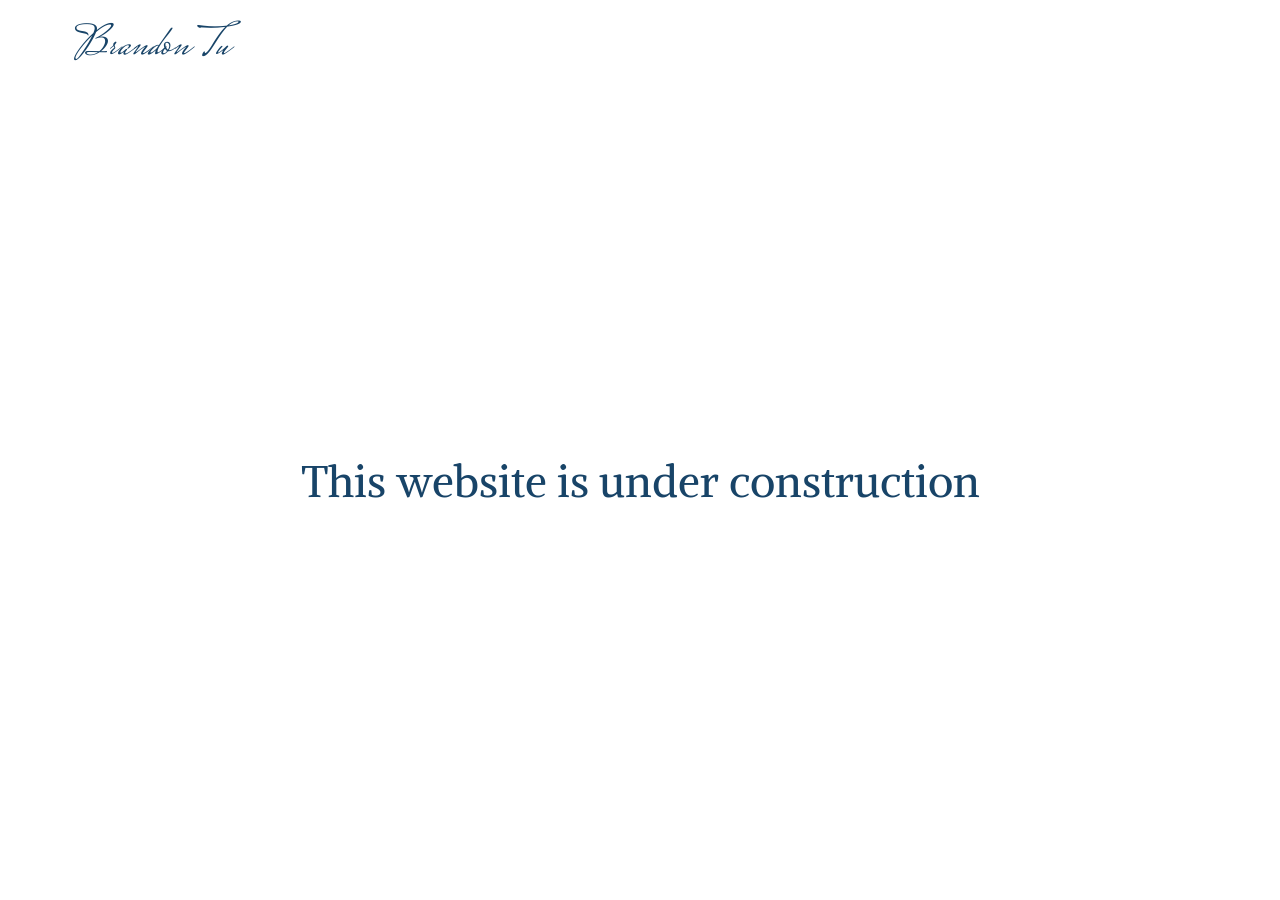
==== commit 20b2d5f7: "Replace site with an under-construction holding page The draft copy did not represent Brandon's view" ====
--- a/index.html
+++ b/index.html
@@ -3,214 +3,26 @@
 <head>
 <meta charset="utf-8">
 <meta name="viewport" content="width=device-width, initial-scale=1">
-<title>Brandon Tu — Portfolio Manager, Canadian Equities</title>
-<meta name="description" content="Brandon Tu, CFA, CPA, CA — portfolio manager in Toronto. Notes on investment philosophy, process, models, and the use of AI in equity research.">
-<meta property="og:title" content="Brandon Tu — Portfolio Manager, Canadian Equities">
-<meta property="og:description" content="How I think about markets, how I work, and what I've built.">
-<meta property="og:type" content="website">
-<meta property="og:url" content="https://brandontu.com/">
+<title>Brandon Tu</title>
+<meta name="robots" content="noindex">
 <link rel="preconnect" href="https://fonts.googleapis.com">
 <link rel="preconnect" href="https://fonts.gstatic.com" crossorigin>
-<link href="https://fonts.googleapis.com/css2?family=Alike&family=Mrs+Saint+Delafield&family=Source+Sans+3:wght@300;400;600&display=swap" rel="stylesheet">
+<link href="https://fonts.googleapis.com/css2?family=Alike&family=Mrs+Saint+Delafield&display=swap" rel="stylesheet">
 <link rel="stylesheet" href="css/style.css">
 </head>
 <body>
 
-<a class="skip-link" href="#main">Skip to content</a>
-
 <header class="site-header">
-  <div class="wrap header-inner">
-    <a class="logo" href="index.html" aria-label="Brandon Tu — home">
-      <span class="logo-sig">Brandon Tu</span>
-      <span class="logo-rule"></span>
-      <span class="logo-name">Canadian Equities</span>
-    </a>
-    <nav class="site-nav" aria-label="Primary">
-      <a href="index.html" aria-current="page">About</a>
-      <a href="philosophy.html">Philosophy</a>
-      <a href="process.html">Process</a>
-      <a href="models.html">Models</a>
-      <a href="ai.html">AI</a>
-      <a href="personal.html">Personal</a>
-    </nav>
+  <div class="wrap">
+    <span class="logo-sig">Brandon Tu</span>
   </div>
 </header>
 
-<main id="main">
-
-  <section class="hero hero--full">
-    <div class="wrap hero-inner">
-      <p class="eyebrow">Toronto · Canadian Equities</p>
-      <h1>Lorem ipsum dolor sit amet consectetur adipiscing.</h1>
-      <p class="lede">Sed do eiusmod tempor incididunt ut labore et dolore magna aliqua. Ut enim ad minim veniam, quis nostrud exercitation ullamco laboris.</p>
-    </div>
-  </section>
-
-  <div class="credentials">
-    <div class="wrap credentials-inner">
-      <span>CFA</span>
-      <span>CPA, CA</span>
-      <span>Two decades on Bay Street</span>
-      <span>Buy-side &amp; sell-side</span>
-    </div>
+<main class="holding">
+  <div class="wrap">
+    <p class="holding-text">This website is under construction</p>
   </div>
-
-  <section class="section">
-    <div class="wrap">
-      <div class="section-head">
-        <span class="section-num">01</span>
-        <span class="section-label">About</span>
-      </div>
-      <div class="split">
-        <div>
-          <h2>Lorem ipsum dolor sit amet.</h2>
-          <div class="prose lorem">
-            <p>Lorem ipsum dolor sit amet, consectetur adipiscing elit, sed do eiusmod tempor incididunt ut labore et dolore magna aliqua. Ut enim ad minim veniam, quis nostrud exercitation ullamco laboris nisi ut aliquip ex ea commodo consequat.</p>
-            <p>Duis aute irure dolor in reprehenderit in voluptate velit esse cillum dolore eu fugiat nulla pariatur. Excepteur sint occaecat cupidatat non proident, sunt in culpa qui officia deserunt mollit anim id est laborum.</p>
-            <p>Sed ut perspiciatis unde omnis iste natus error sit voluptatem accusantium doloremque laudantium, totam rem aperiam, eaque ipsa quae ab illo inventore veritatis.</p>
-          </div>
-        </div>
-        <div>
-          <img class="portrait" src="img/portrait.jpg" alt="Brandon Tu" width="900" height="900">
-          <p class="portrait-caption">Brandon Tu, CFA, CPA, CA · Toronto</p>
-        </div>
-      </div>
-    </div>
-  </section>
-
-  <section class="section section--alt">
-    <div class="wrap">
-      <div class="section-head">
-        <span class="section-num">02</span>
-        <span class="section-label">The Work</span>
-      </div>
-      <h2>Lorem ipsum dolor sit amet consectetur.</h2>
-      <div class="prose lorem" style="margin-bottom:2.5rem;">
-        <p>Neque porro quisquam est, qui dolorem ipsum quia dolor sit amet, consectetur, adipisci velit, sed quia non numquam eius modi tempora incidunt.</p>
-      </div>
-
-      <div class="card-grid">
-        <a class="card" href="philosophy.html">
-          <span class="card-num">01</span>
-          <h3>Philosophy</h3>
-          <p>Lorem ipsum dolor sit amet, consectetur adipiscing elit, sed do eiusmod tempor incididunt ut labore.</p>
-          <span class="card-go">Read</span>
-        </a>
-        <a class="card" href="process.html">
-          <span class="card-num">02</span>
-          <h3>Process</h3>
-          <p>Ut enim ad minim veniam, quis nostrud exercitation ullamco laboris nisi ut aliquip ex ea commodo.</p>
-          <span class="card-go">Read</span>
-        </a>
-        <a class="card" href="models.html">
-          <span class="card-num">03</span>
-          <h3>Models</h3>
-          <p>Duis aute irure dolor in reprehenderit in voluptate velit esse cillum dolore eu fugiat nulla pariatur.</p>
-          <span class="card-go">Read</span>
-        </a>
-        <a class="card" href="ai.html">
-          <span class="card-num">04</span>
-          <h3>AI in Research</h3>
-          <p>Excepteur sint occaecat cupidatat non proident, sunt in culpa qui officia deserunt mollit anim.</p>
-          <span class="card-go">Read</span>
-        </a>
-      </div>
-    </div>
-  </section>
-
-  <section class="section">
-    <div class="wrap">
-      <div class="section-head">
-        <span class="section-num">03</span>
-        <span class="section-label">Coverage</span>
-      </div>
-      <h2>Where the reps were built.</h2>
-      <div class="prose lorem">
-        <p>At vero eos et accusamus et iusto odio dignissimos ducimus qui blanditiis praesentium voluptatum deleniti atque corrupti quos dolores et quas molestias.</p>
-      </div>
-
-      <ul class="plain-list" style="margin-top:2rem;">
-        <li>
-          <span class="term">Financials</span>
-          <span class="lorem">Lorem ipsum dolor sit amet, consectetur adipiscing elit, sed do eiusmod tempor incididunt.</span>
-        </li>
-        <li>
-          <span class="term">Industrials</span>
-          <span class="lorem">Ut enim ad minim veniam, quis nostrud exercitation ullamco laboris nisi ut aliquip.</span>
-        </li>
-        <li>
-          <span class="term">Consumer staples &amp; discretionary</span>
-          <span class="lorem">Duis aute irure dolor in reprehenderit in voluptate velit esse cillum dolore.</span>
-        </li>
-        <li>
-          <span class="term">Agriculture</span>
-          <span class="lorem">Excepteur sint occaecat cupidatat non proident, sunt in culpa qui officia deserunt.</span>
-        </li>
-        <li>
-          <span class="term">Technology</span>
-          <span class="lorem">Sed ut perspiciatis unde omnis iste natus error sit voluptatem accusantium.</span>
-        </li>
-        <li>
-          <span class="term">Real estate</span>
-          <span class="lorem">Nemo enim ipsam voluptatem quia voluptas sit aspernatur aut odit aut fugit.</span>
-        </li>
-      </ul>
-    </div>
-  </section>
-
-  <section class="section section--alt">
-    <div class="wrap">
-      <div class="section-head">
-        <span class="section-num">04</span>
-        <span class="section-label">Beyond the Desk</span>
-      </div>
-      <h2>Lorem ipsum dolor sit.</h2>
-      <div class="prose lorem">
-        <p>Temporibus autem quibusdam et aut officiis debitis aut rerum necessitatibus saepe eveniet ut et voluptates repudiandae sint et molestiae non recusandae.</p>
-        <p>Itaque earum rerum hic tenetur a sapiente delectus, ut aut reiciendis voluptatibus maiores alias consequatur aut perferendis doloribus asperiores repellat.</p>
-      </div>
-      <p style="margin-top:2rem;"><a class="btn" href="personal.html">Read more</a></p>
-    </div>
-  </section>
-
-  <section class="section">
-    <div class="wrap">
-      <div class="section-head">
-        <span class="section-num">05</span>
-        <span class="section-label">Contact</span>
-      </div>
-      <h2>Always glad to compare notes.</h2>
-      <div class="prose lorem">
-        <p>Quis autem vel eum iure reprehenderit qui in ea voluptate velit esse quam nihil molestiae consequatur, vel illum qui dolorem eum fugiat quo voluptas nulla.</p>
-      </div>
-      <div class="footer-links" style="margin-top:1.75rem;">
-        <a href="mailto:iam@brandontu.com" style="color:var(--navy);border-bottom-color:var(--rule);">iam@brandontu.com</a>
-        <a href="https://www.linkedin.com/in/TK-your-linkedin-slug" rel="me" style="color:var(--navy);border-bottom-color:var(--rule);">LinkedIn</a>
-      </div>
-    </div>
-  </section>
-
 </main>
-
-<footer class="site-footer">
-  <div class="wrap footer-inner">
-    <div>
-      <p class="footer-name">Brandon Tu</p>
-      <p class="footer-note">Portfolio manager, Canadian equities. Toronto, Ontario.</p>
-    </div>
-    <div class="footer-links">
-      <a href="philosophy.html">Philosophy</a>
-      <a href="process.html">Process</a>
-      <a href="models.html">Models</a>
-      <a href="ai.html">AI</a>
-      <a href="personal.html">Personal</a>
-      <a href="mailto:iam@brandontu.com">Email</a>
-    </div>
-  </div>
-  <div class="wrap">
-    <p class="colophon">© 2026 Brandon Tu. Everything here is personal opinion, written in a personal capacity. It does not represent the views of my employer, and nothing on this site is investment advice, research, or an offer or solicitation of any kind.</p>
-  </div>
-</footer>
 
 </body>
 </html>
--- a/css/style.css
+++ b/css/style.css
@@ -1,86 +1,31 @@
 /* ==========================================================================
-   brandontu.com
-   Navy / Alike serif / layered ridgeline hero.
-   Class names are held stable across pages so every page inherits the theme.
+   brandontu.com — holding page
+   The previous full site (navy theme, six pages) is recoverable from
+   git commit c78fe47.
    ========================================================================== */
 
 :root {
-  --navy:       #184468;
-  --navy-deep:  #0F2E47;
-  --navy-mid:   #2C6494;
-  --navy-tint:  #E9EFF4;
-  --navy-wash:  #F5F8FA;
-
-  --ink:        #2B3238;
-  --muted:      #5D6B76;
-  --faint:      #8A959E;
-  --rule:       #DCE3E9;
-  --rule-soft:  #EBF0F4;
-  --bg:         #FFFFFF;
-
-  --serif:  "Alike", Georgia, "Times New Roman", serif;
-  --sans:   "Source Sans 3", ui-sans-serif, system-ui, -apple-system, "Segoe UI", sans-serif;
-  --script: "Mrs Saint Delafield", "Brush Script MT", cursive;
-
+  --navy: #184468;
+  --ink:  #2B3238;
+  --bg:   #FFFFFF;
   --wrap: 1180px;
-  --measure: 36em;
   --gutter: 1.5rem;
 }
 
-/* --------------------------------------------------------------- reset -- */
-
 *, *::before, *::after { box-sizing: border-box; }
 
-html { -webkit-text-size-adjust: 100%; scroll-behavior: smooth; }
-
-@media (prefers-reduced-motion: reduce) {
-  html { scroll-behavior: auto; }
-  *, *::before, *::after {
-    animation-duration: 0.01ms !important;
-    transition-duration: 0.01ms !important;
-  }
-}
+html { -webkit-text-size-adjust: 100%; }
 
 body {
   margin: 0;
   background: var(--bg);
   color: var(--ink);
-  font-family: var(--sans);
-  font-size: 1.0625rem;
-  line-height: 1.75;
-  font-weight: 400;
-  -webkit-font-smoothing: antialiased;
-  overflow-x: hidden;
+  font-family: "Alike", Georgia, "Times New Roman", serif;
   display: flex;
   flex-direction: column;
   min-height: 100vh;
+  overflow-x: hidden;
 }
-
-main { flex: 1 0 auto; }
-
-img { max-width: 100%; height: auto; display: block; }
-
-h1, h2, h3, h4 {
-  font-family: var(--serif);
-  font-weight: 400;
-  line-height: 1.22;
-  letter-spacing: -0.005em;
-  color: var(--navy);
-  margin: 0;
-  text-wrap: balance;
-}
-
-p { margin: 0 0 1.15em; }
-p:last-child { margin-bottom: 0; }
-
-a { color: var(--navy); }
-
-a:focus-visible, button:focus-visible {
-  outline: 2px solid var(--navy-mid);
-  outline-offset: 3px;
-}
-
-/* ----------------------------------------------------------- structure -- */
 
 .wrap {
   width: 100%;
@@ -89,619 +34,35 @@
   padding-inline: var(--gutter);
 }
 
-.skip-link {
-  position: absolute;
-  left: -9999px;
-  background: var(--navy);
-  color: #fff;
-  padding: 0.75rem 1.25rem;
-  font-family: var(--sans);
-  font-size: 0.875rem;
-  z-index: 100;
-}
-.skip-link:focus { left: 0; top: 0; }
-
-/* -------------------------------------------------------------- header -- */
-
-.site-header {
-  background: #fff;
-  border-bottom: 1px solid var(--rule);
-  position: relative;
-  z-index: 10;
-}
-
-.header-inner {
-  display: flex;
-  align-items: center;
-  justify-content: space-between;
-  gap: 1rem 2rem;
-  padding-block: 1.1rem;
-  flex-wrap: wrap;
-}
-
-/* --- logo lockup: signature wordmark, left --- */
-
-.logo {
-  text-decoration: none;
-  display: block;
-  line-height: 1;
-  flex: 0 0 auto;
-}
+.site-header { padding-block: 1.6rem; }
 
 .logo-sig {
-  display: block;
-  font-family: var(--script);
+  display: inline-block;
+  font-family: "Mrs Saint Delafield", "Brush Script MT", cursive;
   font-size: 2.75rem;
-  line-height: 0.92;
+  line-height: 1;
   color: var(--navy);
   letter-spacing: 0.01em;
 }
 
-.logo-rule {
-  display: block;
-  width: 100%;
-  height: 1px;
-  background: var(--navy);
-  opacity: 0.28;
-  margin: 0.3rem 0 0.35rem;
+.holding {
+  flex: 1 0 auto;
+  display: flex;
+  align-items: center;
+  justify-content: center;
+  padding-block: 4rem 6rem;
 }
 
-.logo-name {
-  display: block;
-  font-family: var(--sans);
-  font-size: 0.625rem;
-  font-weight: 600;
-  letter-spacing: 0.26em;
-  text-transform: uppercase;
-  color: var(--muted);
+.holding-text {
+  margin: 0;
+  text-align: center;
+  color: var(--navy);
+  font-size: clamp(1.5rem, 4.5vw, 2.75rem);
+  line-height: 1.3;
+  text-wrap: balance;
 }
 
-/* --- nav, right --- */
-
-.site-nav {
-  display: flex;
-  flex-wrap: wrap;
-  gap: 0.35rem 1.85rem;
-  font-family: var(--sans);
-  font-size: 0.9375rem;
-  font-weight: 600;
-  letter-spacing: 0.04em;
-  text-transform: uppercase;
+@media (max-width: 30em) {
+  :root { --gutter: 1.15rem; }
+  .logo-sig { font-size: 2.25rem; }
 }
-
-.site-nav a {
-  color: var(--muted);
-  text-decoration: none;
-  padding-block: 0.35rem;
-  border-bottom: 2px solid transparent;
-  transition: color 0.15s ease, border-color 0.15s ease;
-  font-size: 0.8125rem;
-}
-
-.site-nav a:hover { color: var(--navy); }
-
-.site-nav a[aria-current="page"] {
-  color: var(--navy);
-  border-bottom-color: var(--navy);
-}
-
-@media (max-width: 46em) {
-  .header-inner { justify-content: center; text-align: center; }
-  .site-nav { justify-content: center; gap: 0.25rem 1.25rem; }
-}
-
-/* ---------------------------------------------------------------- hero -- */
-
-.hero {
-  position: relative;
-  background: linear-gradient(180deg, #0C2237 0%, #13344F 45%, #27587D 100%);
-  color: #fff;
-  overflow: hidden;
-  isolation: isolate;
-}
-
-.hero::after {
-  content: "";
-  position: absolute;
-  inset: 0;
-  background-image: url("../img/ridge.svg");
-  background-size: cover;
-  background-position: center bottom;
-  background-repeat: no-repeat;
-  z-index: -2;
-}
-
-.hero::before {
-  content: "";
-  position: absolute;
-  inset: 0;
-  background: linear-gradient(90deg, rgba(8,24,38,0.80) 0%, rgba(8,24,38,0.55) 48%, rgba(8,24,38,0.18) 100%);
-  z-index: -1;
-}
-
-.hero-inner {
-  position: relative;
-  padding-block: clamp(3.5rem, 9vw, 6.5rem);
-  max-width: 46rem;
-}
-
-.hero--full .hero-inner {
-  min-height: min(68vh, 34rem);
-  display: flex;
-  flex-direction: column;
-  justify-content: center;
-  padding-block: clamp(4.5rem, 12vw, 9rem);
-}
-
-.hero h1 {
-  color: #fff;
-  font-size: clamp(2.1rem, 4.6vw, 3.5rem);
-  line-height: 1.16;
-  margin-bottom: 1.5rem;
-  max-width: 19ch;
-}
-
-.hero .lede {
-  font-size: clamp(1.0625rem, 1.7vw, 1.25rem);
-  line-height: 1.68;
-  color: rgba(255,255,255,0.88);
-  max-width: 44ch;
-  margin: 0;
-}
-
-.eyebrow {
-  font-family: var(--sans);
-  font-size: 0.6875rem;
-  font-weight: 600;
-  letter-spacing: 0.22em;
-  text-transform: uppercase;
-  color: rgba(255,255,255,0.72);
-  margin: 0 0 1.35rem;
-}
-
-.section .eyebrow { color: var(--navy-mid); }
-
-/* --- credentials strip under the hero --- */
-
-.credentials {
-  background: var(--navy-deep);
-  color: rgba(255,255,255,0.92);
-  border-top: 1px solid rgba(255,255,255,0.10);
-}
-
-.credentials-inner {
-  display: flex;
-  flex-wrap: wrap;
-  gap: 0.5rem 2.75rem;
-  padding-block: 1.1rem;
-  font-family: var(--sans);
-  font-size: 0.8125rem;
-  font-weight: 600;
-  letter-spacing: 0.14em;
-  text-transform: uppercase;
-}
-
-.credentials-inner span { white-space: nowrap; }
-.credentials-inner span + span { position: relative; }
-
-/* ------------------------------------------------------------- section -- */
-
-.section {
-  padding-block: clamp(3rem, 6.5vw, 5.25rem);
-}
-
-.section + .section { border-top: 1px solid var(--rule-soft); }
-
-.section--alt {
-  background: var(--navy-wash);
-  border-top: 1px solid var(--rule);
-  border-bottom: 1px solid var(--rule);
-}
-
-.section--alt + .section { border-top: none; }
-
-.section-head {
-  display: flex;
-  align-items: baseline;
-  gap: 0.9rem;
-  margin-bottom: 1.75rem;
-}
-
-.section-num {
-  font-family: var(--sans);
-  font-size: 0.6875rem;
-  font-weight: 600;
-  letter-spacing: 0.18em;
-  color: var(--navy-mid);
-  font-variant-numeric: tabular-nums;
-}
-
-.section-label {
-  font-family: var(--sans);
-  font-size: 0.6875rem;
-  font-weight: 600;
-  letter-spacing: 0.22em;
-  text-transform: uppercase;
-  color: var(--faint);
-}
-
-.section h2 {
-  font-size: clamp(1.6rem, 3.1vw, 2.35rem);
-  max-width: 22ch;
-  margin-bottom: 1.4rem;
-}
-
-.section--alt h2, .section--alt h3 { color: var(--navy-deep); }
-
-.prose { max-width: var(--measure); font-size: 1.0625rem; color: var(--ink); }
-.prose-wide { max-width: 48em; }
-
-.prose a {
-  color: var(--navy);
-  text-decoration: underline;
-  text-underline-offset: 0.18em;
-  text-decoration-thickness: 1px;
-}
-.prose a:hover { color: var(--navy-mid); }
-
-/* --------------------------------------------------------------- pull -- */
-
-.pull {
-  font-family: var(--serif);
-  font-size: clamp(1.25rem, 2.4vw, 1.75rem);
-  line-height: 1.42;
-  color: var(--navy);
-  max-width: 28ch;
-  margin-block: 2.5rem;
-  padding-left: 1.5rem;
-  border-left: 3px solid var(--navy);
-}
-
-/* --------------------------------------------------------------- misc -- */
-
-.btn {
-  display: inline-block;
-  font-family: var(--sans);
-  font-size: 0.8125rem;
-  font-weight: 600;
-  letter-spacing: 0.14em;
-  text-transform: uppercase;
-  text-decoration: none;
-  color: #fff;
-  background: var(--navy);
-  padding: 0.85rem 1.75rem;
-  border: 1px solid var(--navy);
-  transition: background 0.16s ease, color 0.16s ease;
-}
-.btn:hover { background: var(--navy-mid); border-color: var(--navy-mid); }
-
-.btn--ghost { background: transparent; color: #fff; border-color: rgba(255,255,255,0.55); }
-.btn--ghost:hover { background: rgba(255,255,255,0.12); border-color: #fff; }
-
-/* -------------------------------------------------------------- tenets -- */
-
-.tenets { list-style: none; margin: 0; padding: 0; counter-reset: tenet; }
-
-.tenets > li {
-  counter-increment: tenet;
-  padding-block: 2rem;
-  border-top: 1px solid var(--rule-soft);
-  display: grid;
-  grid-template-columns: 3.25rem 1fr;
-  gap: 0 1.5rem;
-  align-items: start;
-}
-.tenets > li:first-child { border-top: none; padding-top: 0; }
-
-.tenets > li::before {
-  content: counter(tenet, decimal-leading-zero);
-  font-family: var(--sans);
-  font-size: 0.8125rem;
-  font-weight: 600;
-  letter-spacing: 0.08em;
-  color: var(--navy-mid);
-  font-variant-numeric: tabular-nums;
-  padding-top: 0.5rem;
-}
-
-.tenets h3 { font-size: 1.25rem; margin-bottom: 0.6rem; max-width: 30ch; }
-.tenets .body { max-width: var(--measure); color: var(--muted); }
-.tenets .body strong { color: var(--ink); font-weight: 600; }
-
-@media (max-width: 40em) {
-  .tenets > li { grid-template-columns: 1fr; gap: 0.5rem; }
-  .tenets > li::before { padding-top: 0; }
-}
-
-/* ---------------------------------------------------------------- grid -- */
-
-.card-grid {
-  display: grid;
-  grid-template-columns: repeat(auto-fit, minmax(15.5rem, 1fr));
-  gap: 1px;
-  background: var(--rule);
-  border: 1px solid var(--rule);
-}
-
-.card {
-  background: #fff;
-  padding: 2rem 1.75rem 2.15rem;
-  text-decoration: none;
-  display: flex;
-  flex-direction: column;
-  gap: 0.7rem;
-  transition: background 0.18s ease;
-}
-.card:hover { background: var(--navy-wash); }
-
-.card .card-num {
-  font-family: var(--sans);
-  font-size: 0.6875rem;
-  font-weight: 600;
-  letter-spacing: 0.18em;
-  color: var(--navy-mid);
-}
-
-.card h3 { font-size: 1.3125rem; }
-.card p { color: var(--muted); font-size: 0.9875rem; line-height: 1.65; margin: 0; }
-
-.card .card-go {
-  font-family: var(--sans);
-  font-size: 0.75rem;
-  font-weight: 600;
-  letter-spacing: 0.14em;
-  text-transform: uppercase;
-  color: var(--navy);
-  margin-top: auto;
-  padding-top: 0.85rem;
-}
-
-/* -------------------------------------------------------------- stages -- */
-
-.stages { list-style: none; margin: 0; padding: 0; }
-
-.stages > li {
-  display: grid;
-  grid-template-columns: minmax(0, 19rem) minmax(0, 1fr);
-  gap: 1rem 3rem;
-  padding-block: 2.25rem;
-  border-top: 1px solid var(--rule-soft);
-}
-.stages > li:first-child { border-top: none; padding-top: 0; }
-
-.stage-key .num {
-  font-family: var(--sans);
-  font-size: 0.6875rem;
-  font-weight: 600;
-  letter-spacing: 0.18em;
-  color: var(--navy-mid);
-  display: block;
-  margin-bottom: 0.55rem;
-}
-
-.stage-key h3 { font-size: 1.375rem; max-width: 17ch; }
-
-.stage-body { color: var(--muted); max-width: var(--measure); }
-.stage-body strong { color: var(--ink); font-weight: 600; }
-.stage-body ul { margin: 1em 0 0; padding-left: 1.1em; }
-.stage-body li { margin-bottom: 0.45em; }
-
-@media (max-width: 52em) {
-  .stages > li { grid-template-columns: 1fr; gap: 0.75rem; }
-}
-
-/* -------------------------------------------------------------- models -- */
-
-.model {
-  border: 1px solid var(--rule);
-  border-top: 3px solid var(--navy);
-  background: #fff;
-  padding: clamp(1.6rem, 3.6vw, 2.5rem);
-  margin-bottom: 1.5rem;
-}
-
-.model-head {
-  display: flex;
-  flex-wrap: wrap;
-  align-items: baseline;
-  justify-content: space-between;
-  gap: 0.75rem 1.5rem;
-  margin-bottom: 1.4rem;
-  padding-bottom: 1.15rem;
-  border-bottom: 1px solid var(--rule-soft);
-}
-
-.model-head h3 { font-size: clamp(1.25rem, 2.3vw, 1.5rem); max-width: 26ch; }
-
-.tag {
-  font-family: var(--sans);
-  font-size: 0.625rem;
-  font-weight: 600;
-  letter-spacing: 0.16em;
-  text-transform: uppercase;
-  color: #fff;
-  background: var(--navy);
-  padding: 0.35rem 0.7rem;
-  white-space: nowrap;
-}
-
-.model-rows { display: grid; gap: 1.35rem; }
-
-.model-row {
-  display: grid;
-  grid-template-columns: minmax(0, 10.5rem) minmax(0, 1fr);
-  gap: 0.35rem 2rem;
-}
-
-.model-row dt {
-  font-family: var(--sans);
-  font-size: 0.6875rem;
-  font-weight: 600;
-  letter-spacing: 0.16em;
-  text-transform: uppercase;
-  color: var(--faint);
-  padding-top: 0.35rem;
-}
-
-.model-row dd { margin: 0; color: var(--muted); max-width: var(--measure); }
-.model-row dd strong { color: var(--ink); font-weight: 600; }
-
-@media (max-width: 44em) {
-  .model-row { grid-template-columns: 1fr; gap: 0.2rem; }
-  .model-row dt { padding-top: 0; }
-}
-
-/* --------------------------------------------------------- two-column -- */
-
-.split {
-  display: grid;
-  grid-template-columns: minmax(0, 1fr) minmax(0, 1fr);
-  gap: clamp(2rem, 5vw, 4rem);
-  align-items: start;
-}
-
-@media (max-width: 52em) { .split { grid-template-columns: 1fr; } }
-
-.portrait { border: 1px solid var(--rule); }
-
-.portrait-caption {
-  font-family: var(--sans);
-  font-size: 0.8125rem;
-  color: var(--faint);
-  margin-top: 0.8rem;
-}
-
-/* -------------------------------------------------------------- lists -- */
-
-.plain-list { list-style: none; margin: 0; padding: 0; }
-
-.plain-list > li {
-  padding-block: 1.2rem;
-  border-top: 1px solid var(--rule-soft);
-  display: grid;
-  grid-template-columns: minmax(0, 14rem) minmax(0, 1fr);
-  gap: 0.3rem 2.5rem;
-  color: var(--muted);
-}
-.plain-list > li:first-child { border-top: none; }
-
-.plain-list .term {
-  font-family: var(--sans);
-  font-weight: 600;
-  font-size: 0.9375rem;
-  color: var(--navy);
-}
-
-@media (max-width: 44em) { .plain-list > li { grid-template-columns: 1fr; } }
-
-/* --------------------------------------------------------------- note -- */
-
-.note {
-  border-left: 3px solid var(--rule);
-  padding: 0.2rem 0 0.2rem 1.4rem;
-  color: var(--muted);
-  font-size: 0.9875rem;
-  max-width: var(--measure);
-  margin-block: 1.75rem;
-}
-
-/* ------------------------------------------------------------ next-up -- */
-
-.next-up { border-top: 1px solid var(--rule); padding-block: clamp(2.25rem, 4.5vw, 3.5rem); }
-
-.next-up a { text-decoration: none; display: inline-flex; flex-direction: column; gap: 0.4rem; }
-
-.next-up .label {
-  font-family: var(--sans);
-  font-size: 0.6875rem;
-  font-weight: 600;
-  letter-spacing: 0.22em;
-  text-transform: uppercase;
-  color: var(--faint);
-}
-
-.next-up .title {
-  font-family: var(--serif);
-  font-size: clamp(1.4rem, 3vw, 2rem);
-  color: var(--navy);
-  transition: color 0.15s ease;
-}
-.next-up a:hover .title { color: var(--navy-mid); }
-
-/* -------------------------------------------------------------- footer -- */
-
-.site-footer {
-  background: var(--navy-deep);
-  color: rgba(255,255,255,0.72);
-  padding-block: 3rem 2.25rem;
-  margin-top: auto;
-}
-
-.site-footer h2, .site-footer h3 { color: #fff; }
-
-.footer-inner {
-  display: flex;
-  flex-wrap: wrap;
-  justify-content: space-between;
-  gap: 1.75rem 2rem;
-  padding-bottom: 2.25rem;
-}
-
-.footer-name {
-  font-family: var(--script);
-  font-size: 2.1rem;
-  line-height: 1;
-  color: #fff;
-  margin: 0 0 0.45rem;
-}
-
-.footer-note { font-size: 0.9375rem; margin: 0; max-width: 34ch; color: rgba(255,255,255,0.66); }
-
-.footer-links {
-  display: flex;
-  flex-wrap: wrap;
-  gap: 0.5rem 1.75rem;
-  font-family: var(--sans);
-  font-size: 0.8125rem;
-  font-weight: 600;
-  letter-spacing: 0.1em;
-  text-transform: uppercase;
-  align-items: flex-start;
-}
-
-.footer-links a {
-  color: rgba(255,255,255,0.80);
-  text-decoration: none;
-  border-bottom: 1px solid rgba(255,255,255,0.22);
-  padding-bottom: 2px;
-  transition: color 0.15s ease, border-color 0.15s ease;
-}
-.footer-links a:hover { color: #fff; border-bottom-color: #fff; }
-
-.colophon {
-  font-family: var(--sans);
-  font-size: 0.78125rem;
-  line-height: 1.65;
-  color: rgba(255,255,255,0.48);
-  margin: 0;
-  max-width: 68ch;
-  padding-top: 1.6rem;
-  border-top: 1px solid rgba(255,255,255,0.14);
-}
-
-/* ------------------------------------------------------ TK placeholder --
-   Draft marker. Every .tk is copy awaiting real detail.
-   Delete this rule and unwrap the spans before the site is final.
-   -------------------------------------------------------------------- */
-
-.tk {
-  background: #FFF3D6;
-  border-bottom: 1px dashed #C79A2E;
-  padding: 0 0.15em;
-}
-
-/* --------------------------------------------------------------- lorem -- */
-
-.lorem { color: var(--muted); }
-
-@media (max-width: 30em) { :root { --gutter: 1.15rem; } }
